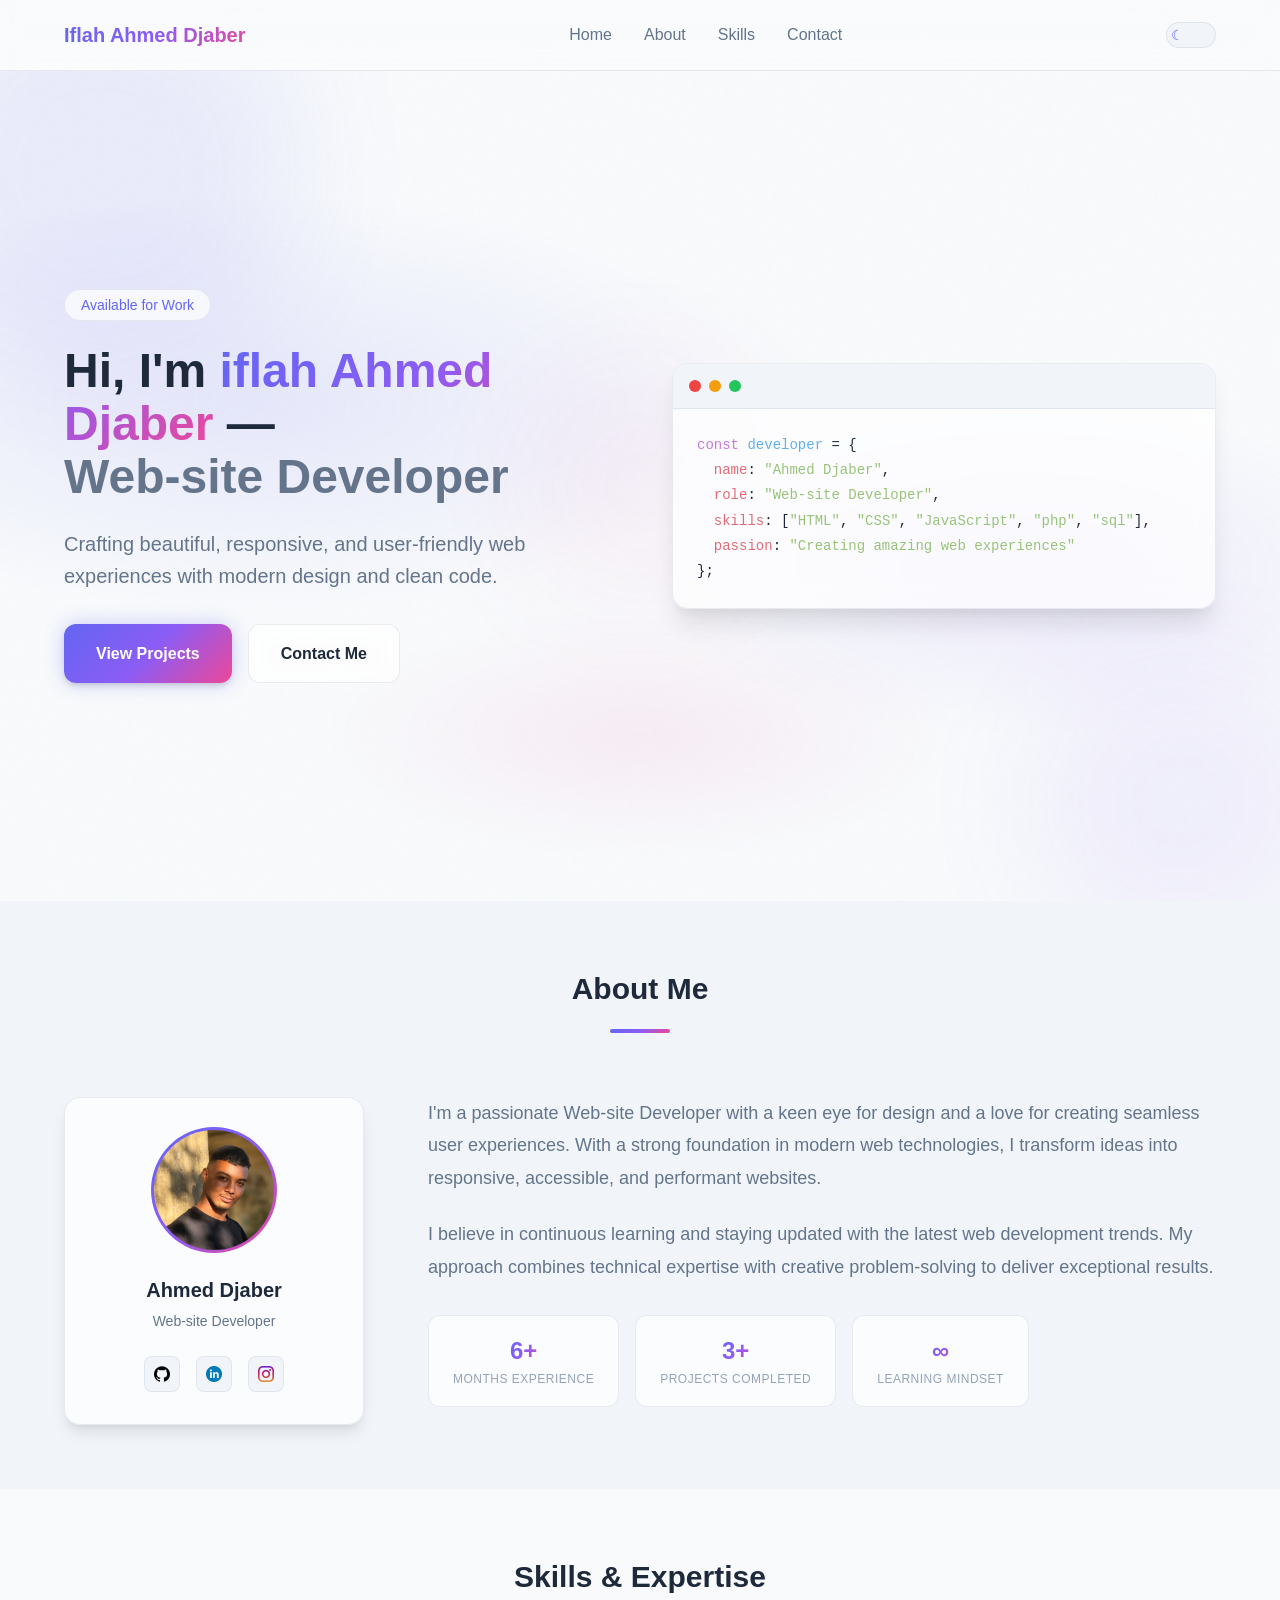
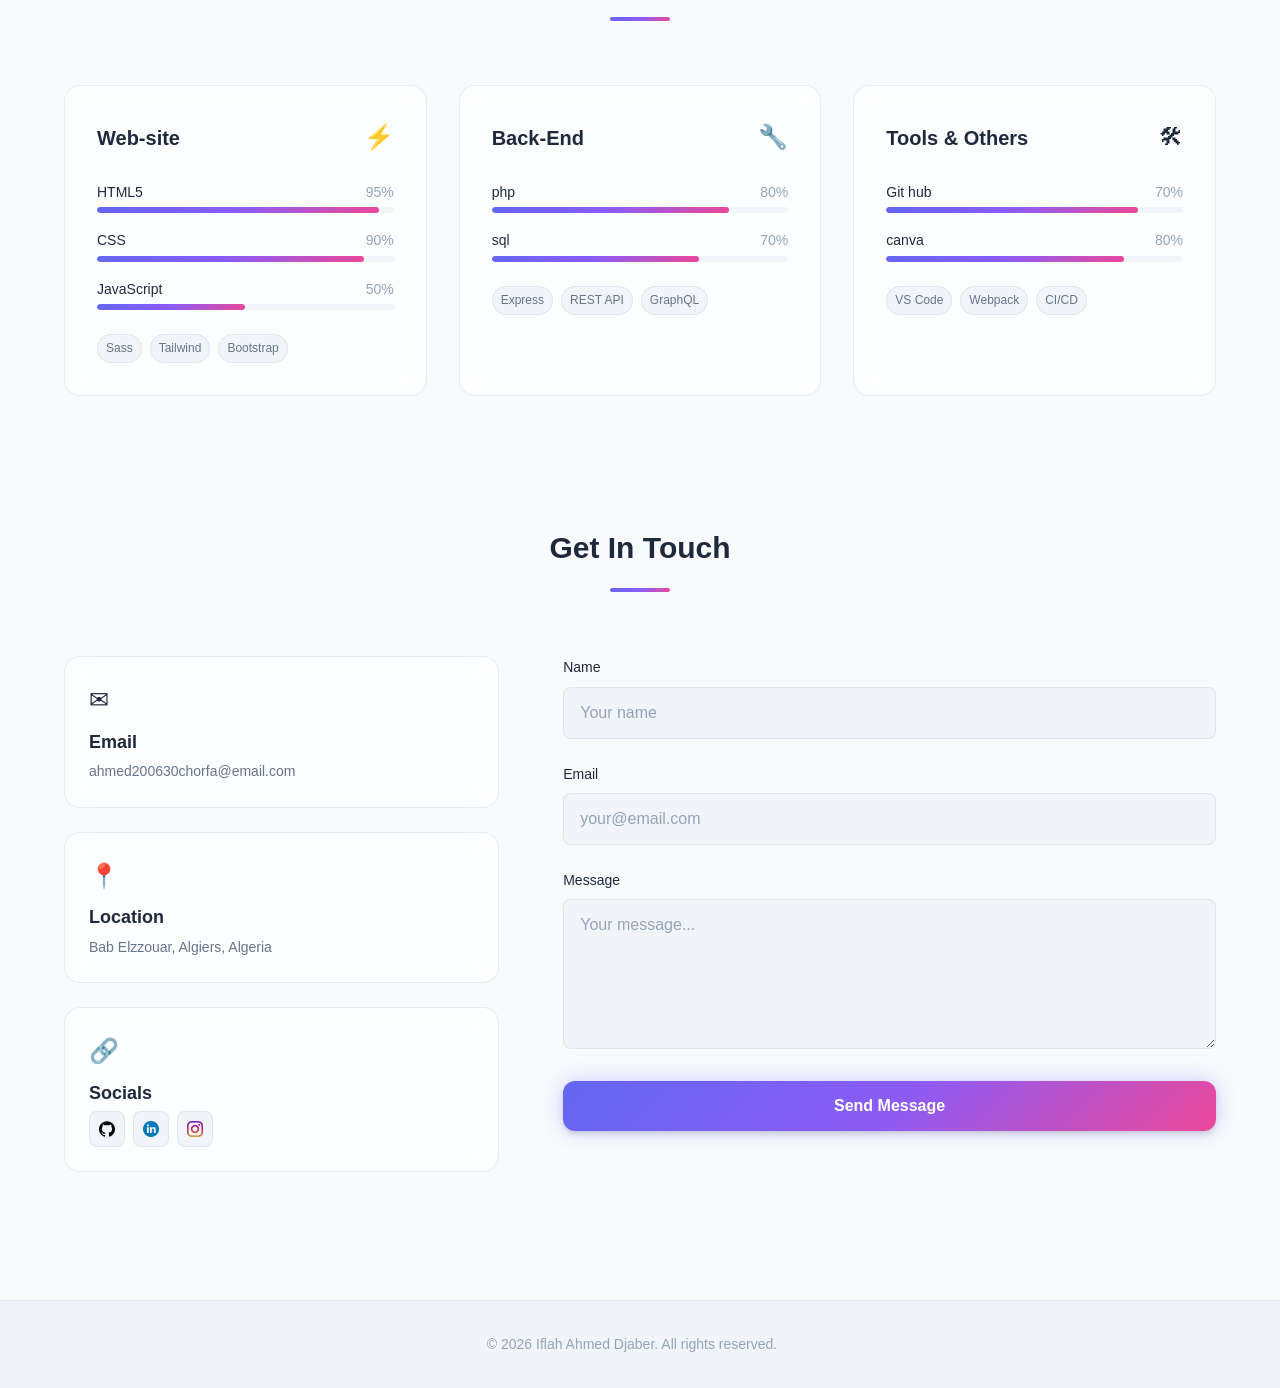
==== index.html @ 39094d29 "first commit" ====
<!DOCTYPE html>
<html lang="en">
<head>
    <meta charset="UTF-8">
    <meta name="viewport" content="width=device-width, initial-scale=1.0">
    <title>Ahmed Djaber | Web-site Developer</title>
    <link rel="stylesheet" href="style.css">
</head>
<body>
    <!-- Theme Toggle Checkbox (hidden) -->
    <input type="checkbox" id="theme-toggle" class="theme-toggle">

    <!-- Main Wrapper -->
    <div class="wrapper">
        <!-- Header -->
        <header class="header">
            <div class="container header__container">
                <a href="#home" class="logo">Iflah Ahmed Djaber</a>
                
                <nav class="nav">
                    <ul class="nav__list">
                        <li class="nav__item"><a href="#home" class="nav__link">Home</a></li>
                        <li class="nav__item"><a href="#about" class="nav__link">About</a></li>
                        <li class="nav__item"><a href="#skills" class="nav__link">Skills</a></li>
                        <li class="nav__item"><a href="#contact" class="nav__link">Contact</a></li>
                    </ul>
                </nav>

                <!-- Theme Toggle Label -->
                <label for="theme-toggle" class="theme-toggle-label">
                    <span class="toggle-icon toggle-icon--sun">☀</span>
                    <span class="toggle-icon toggle-icon--moon">☾</span>
                </label>

                <!-- Mobile Menu Toggle -->
                <label for="mobile-menu" class="mobile-menu-label">
                    <span class="hamburger"></span>
                </label>
                <input type="checkbox" id="mobile-menu" class="mobile-menu-checkbox">
            </div>
        </header>

        <!-- Main Content -->
        <main class="main">
            <!-- Hero Section -->
            <section id="home" class="hero">
                <div class="hero__bg">
                    <div class="hero__blob hero__blob--1"></div>
                    <div class="hero__blob hero__blob--2"></div>
                    <div class="hero__blob hero__blob--3"></div>
                </div>
                <div class="container hero__container">
                    <div class="hero__content">
                        <span class="hero__badge">Available for Work</span>
                        <h1 class="hero__title">
                            Hi, I'm <span class="hero__name">iflah Ahmed Djaber</span> — <br>
                            <span class="hero__role">Web-site Developer</span>
                        </h1>
                        <p class="hero__subtitle">
                            Crafting beautiful, responsive, and user-friendly web experiences with modern design and clean code.
                        </p>
                        <div class="hero__buttons">
                            <a href="#skills" class="btn btn--primary">
                                <span class="btn__text">View Projects</span>
                                <span class="btn__ripple"></span>
                            </a>
                            <a href="#contact" class="btn btn--secondary">
                                <span class="btn__text">Contact Me</span>
                                <span class="btn__ripple"></span>
                            </a>
                        </div>
                    </div>
                    <div class="hero__visual">
                        <div class="hero__code-block">
                            <div class="code-block__header">
                                <span class="code-block__dot code-block__dot--red"></span>
                                <span class="code-block__dot code-block__dot--yellow"></span>
                                <span class="code-block__dot code-block__dot--green"></span>
                            </div>
                            <pre class="code-block__content"><code><span class="code-keyword">const</span> <span class="code-variable">developer</span> = {
  <span class="code-property">name</span>: <span class="code-string">"Ahmed Djaber"</span>,
  <span class="code-property">role</span>: <span class="code-string">"Web-site Developer"</span>,
  <span class="code-property">skills</span>: [<span class="code-string">"HTML"</span>, <span class="code-string">"CSS"</span>, <span class="code-string">"JavaScript"</span>, <span class="code-string">"php"</span>, <span class="code-string">"sql"</span>],
  <span class="code-property">passion</span>: <span class="code-string">"Creating amazing web experiences"</span>
};</code></pre>
                        </div>
                    </div>
                </div>
            </section>

            <!-- About Section -->
            <section id="about" class="about">
                <div class="container">
                    <h2 class="section__title">About Me</h2>
                    <div class="about__grid">
                        <div class="about__card">
                            <div class="profile-card">
                                <div class="profile-card__avatar">
                                    <img src="image/ahmed.JPG" alt="Ahmed Djaber" class="profile-card__avatar-img">
                                </div>
                                <h3 class="profile-card__name">Ahmed Djaber</h3>
                                <p class="profile-card__role">Web-site Developer</p>
                                <div class="profile-card__socials">
                                 <a href="https://github.com/ahmeddjaber" class="social-btn"><img src="image/github.png" alt=""></a>
                                    <a href="https://www.linkedin.com/in/iflah-ahmed-djaber-299456271?utm_source=share_via&utm_content=profile&utm_medium=member_ios" class="social-btn"><img src="image/linkedin.png" alt=""></a>
                                    <a href="https://www.instagram.com/ahmeddjabariflah?igsh=c3Rma3FjZjhzeHdn" class="social-btn"><img src="image/instagram.png" alt=""></a>
                                </div>
                            </div>
                        </div>
                        <div class="about__content">
                            <p class="about__text">
                                I'm a passionate Web-site Developer with a keen eye for design and a love for creating seamless user experiences. With a strong foundation in modern web technologies, I transform ideas into responsive, accessible, and performant websites.
                            </p>
                            <p class="about__text">
                                I believe in continuous learning and staying updated with the latest web development trends. My approach combines technical expertise with creative problem-solving to deliver exceptional results.
                            </p>
                            <div class="about__stats">
                                <div class="stat-pill">
                                    <span class="stat-pill__number">6+</span>
                                    <span class="stat-pill__label">months Experience</span>
                                </div>
                                <div class="stat-pill">
                                    <span class="stat-pill__number">3+</span>
                                    <span class="stat-pill__label">Projects Completed</span>
                                </div>
                                <div class="stat-pill">
                                    <span class="stat-pill__number">∞</span>
                                    <span class="stat-pill__label">Learning Mindset</span>
                                </div>
                            </div>
                        </div>
                    </div>
                </div>
            </section>

            <!-- Skills Section -->
            <section id="skills" class="skills">
                <div class="container">
                    <h2 class="section__title">Skills & Expertise</h2>
                    <div class="skills__grid">
                        <!-- Web-site Card -->
                        <div class="skill-card">
                            <div class="skill-card__header">
                                <h3 class="skill-card__title">Web-site</h3>
                                <span class="skill-card__icon">⚡</span>
                            </div>
                            <div class="skill-card__content">
                                <div class="skill-item">
                                    <div class="skill-item__info">
                                        <span class="skill-item__name">HTML5</span>
                                        <span class="skill-item__percent">95%</span>
                                    </div>
                                    <div class="skill-item__bar">
                                        <div class="skill-item__progress" style="--progress: 95%"></div>
                                    </div>
                                </div>
                                <div class="skill-item">
                                    <div class="skill-item__info">
                                        <span class="skill-item__name">CSS</span>
                                        <span class="skill-item__percent">90%</span>
                                    </div>
                                    <div class="skill-item__bar">
                                        <div class="skill-item__progress" style="--progress: 90%"></div>
                                    </div>
                                </div>
                                <div class="skill-item">
                                    <div class="skill-item__info">
                                        <span class="skill-item__name">JavaScript</span>
                                        <span class="skill-item__percent">50%</span>
                                    </div>
                                    <div class="skill-item__bar">
                                        <div class="skill-item__progress" style="--progress: 50%"></div>
                                    </div>
                                </div>
                                
                                      
                                
                            </div>
                            <div class="skill-card__badges">
                                <span class="badge">Sass</span>
                                <span class="badge">Tailwind</span>
                                <span class="badge">Bootstrap</span>
                            </div>
                        </div>

                        <!-- Back-end Card -->
                        <div class="skill-card">
                            <div class="skill-card__header">
                                <h3 class="skill-card__title">Back-End</h3>
                                <span class="skill-card__icon">🔧</span>
                            </div>
                            <div class="skill-card__content">
                                <div class="skill-item">
                                    <div class="skill-item__info">
                                        <span class="skill-item__name">php</span>
                                        <span class="skill-item__percent">80%</span>
                                    </div>
                                    <div class="skill-item__bar">
                                        <div class="skill-item__progress" style="--progress: 80%"></div>
                                    </div>
                                </div>
                                <div class="skill-item">
                                    <div class="skill-item__info">
                                        <span class="skill-item__name">sql</span>
                                        <span class="skill-item__percent">70%</span>
                                    </div>
                                    <div class="skill-item__bar">
                                        <div class="skill-item__progress" style="--progress: 70%"></div>
                                    </div>
                                </div>
                                
                            </div>
                            <div class="skill-card__badges">
                                <span class="badge">Express</span>
                                <span class="badge">REST API</span>
                                <span class="badge">GraphQL</span>
                            </div>
                        </div>

                        <!-- Tools Card -->
                        <div class="skill-card">
                            <div class="skill-card__header">
                                <h3 class="skill-card__title">Tools & Others</h3>
                                <span class="skill-card__icon">🛠</span>
                            </div>
                            <div class="skill-card__content">
                                <div class="skill-item">
                                    <div class="skill-item__info">
                                        <span class="skill-item__name">Git hub</span>
                                        <span class="skill-item__percent">70%</span>
                                    </div>
                                    <div class="skill-item__bar">
                                        <div class="skill-item__progress" style="--progress: 85%"></div>
                                    </div>
                                </div>
                                <div class="skill-item">
                                    <div class="skill-item__info">
                                        <span class="skill-item__name">canva</span>
                                        <span class="skill-item__percent">80%</span>
                                    </div>
                                    <div class="skill-item__bar">
                                        <div class="skill-item__progress" style="--progress: 80%"></div>
                                    </div>
                                </div>
                              
                            </div>
                            <div class="skill-card__badges">
                                <span class="badge">VS Code</span>
                                <span class="badge">Webpack</span>
                                <span class="badge">CI/CD</span>
                            </div>
                        </div>
                    </div>
                </div>
            </section>

            <!-- Contact Section -->
            <section id="contact" class="contact">
                <div class="container">
                    <h2 class="section__title">Get In Touch</h2>
                    <div class="contact__grid">
                        <div class="contact__info">
                            <div class="contact-card">
                                <span class="contact-card__icon">✉</span>
                                <h3 class="contact-card__title">Email</h3>
                                <p class="contact-card__text">ahmed200630chorfa@email.com</p>
                            </div>
                            <div class="contact-card">
                                <span class="contact-card__icon">📍</span>
                                <h3 class="contact-card__title">Location</h3>
                                <p class="contact-card__text">Bab Elzzouar, Algiers, Algeria</p>
                            </div>
                            <div class="contact-card">
                                <span class="contact-card__icon">🔗</span>
                                <h3 class="contact-card__title">Socials</h3>
                                <div class="contact-card__socials">
                                    <a href="https://github.com/ahmeddjaber" class="social-btn"><img src="image/github.png" alt=""></a>
                                    <a href="https://www.linkedin.com/in/iflah-ahmed-djaber-299456271?utm_source=share_via&utm_content=profile&utm_medium=member_ios" class="social-btn"><img src="image/linkedin.png" alt=""></a>
                                    <a href="https://www.instagram.com/ahmeddjabariflah?igsh=c3Rma3FjZjhzeHdn" class="social-btn"><img src="image/instagram.png" alt=""></a>
                                </div>
                            </div>
                        </div>
                        <form name="contact" method="POST" data-netlify="true" action="/thankyou.html">
                            <input type="hidden" name="form-name" value="contact">
                            <div class="form-group">
                                <label for="name" class="form-label">Name</label>
                                <input type="text" id="name" name="name" class="form-input" required placeholder="Your name">
                            </div>
                            <div class="form-group">
                                <label for="email" class="form-label">Email</label>
                                <input type="email" id="email" name="email" class="form-input" required placeholder="your@email.com">
                            </div>
                            <div class="form-group">
                                <label for="message" class="form-label">Message</label>
                                <textarea id="message" name="message" class="form-input form-textarea" required placeholder="Your message..."></textarea>
                            </div>
                            <button type="submit" class="btn btn--primary btn--full">
                                <span class="btn__text">Send Message</span>
                                <span class="btn__ripple"></span>
                            </button>
                        </form>
                    </div>
                </div>
            </section>
        </main>

        <!-- Footer -->
        <footer class="footer">
            <div class="container footer__container">
                <p class="footer__copy">© 2026 Iflah Ahmed Djaber. All rights reserved.</p>
                <div class="footer__links">
                  
                </div>
            </div>
        </footer>
---- style.css ----
/* ========================================
   CSS VARIABLES & DESIGN SYSTEM
   ======================================== */

:root {
    /* Light Theme Colors */
    --color-bg-primary: #f8fafc;
    --color-bg-secondary: #f1f5f9;
    --color-bg-card: rgba(255, 255, 255, 0.7);
    --color-bg-glass: rgba(255, 255, 255, 0.25);
    
    --color-text-primary: #1e293b;
    --color-text-secondary: #64748b;
    --color-text-muted: #94a3b8;
    
    --color-accent-primary: #6366f1;
    --color-accent-secondary: #8b5cf6;
    --color-accent-tertiary: #ec4899;
    --color-accent-gradient: linear-gradient(135deg, #6366f1 0%, #8b5cf6 50%, #ec4899 100%);
    
    --color-border: rgba(148, 163, 184, 0.2);
    --color-border-light: rgba(148, 163, 184, 0.1);
    
    /* Shadows */
    --shadow-sm: 0 1px 2px rgba(0, 0, 0, 0.05);
    --shadow-md: 0 4px 6px -1px rgba(0, 0, 0, 0.1), 0 2px 4px -1px rgba(0, 0, 0, 0.06);
    --shadow-lg: 0 10px 15px -3px rgba(0, 0, 0, 0.1), 0 4px 6px -2px rgba(0, 0, 0, 0.05);
    --shadow-xl: 0 20px 25px -5px rgba(0, 0, 0, 0.1), 0 10px 10px -5px rgba(0, 0, 0, 0.04);
    --shadow-glow: 0 0 20px rgba(99, 102, 241, 0.3);
    
    /* Spacing */
    --spacing-xs: 0.25rem;
    --spacing-sm: 0.5rem;
    --spacing-md: 1rem;
    --spacing-lg: 1.5rem;
    --spacing-xl: 2rem;
    --spacing-2xl: 3rem;
    --spacing-3xl: 4rem;
    
    /* Border Radius */
    --radius-sm: 0.375rem;
    --radius-md: 0.5rem;
    --radius-lg: 0.75rem;
    --radius-xl: 1rem;
    --radius-2xl: 1.5rem;
    --radius-full: 9999px;
    
    /* Typography */
    --font-family: -apple-system, BlinkMacSystemFont, "Segoe UI", Roboto, "Helvetica Neue", Arial, sans-serif;
    --font-size-xs: 0.75rem;
    --font-size-sm: 0.875rem;
    --font-size-base: 1rem;
    --font-size-lg: 1.125rem;
    --font-size-xl: 1.25rem;
    --font-size-2xl: 1.5rem;
    --font-size-3xl: 1.875rem;
    --font-size-4xl: 2.25rem;
    --font-size-5xl: 3rem;
    
    /* Transitions */
    --transition-fast: 150ms ease;
    --transition-base: 250ms ease;
    --transition-slow: 350ms ease;
    
    /* Container */
    --container-max-width: 1200px;
    --header-height: 70px;
}

/* Dark Theme */
.theme-toggle:checked ~ .wrapper {
    --color-bg-primary: #0f172a;
    --color-bg-secondary: #1e293b;
    --color-bg-card: rgba(30, 41, 59, 0.7);
    --color-bg-glass: rgba(30, 41, 59, 0.25);
    
    --color-text-primary: #f1f5f9;
    --color-text-secondary: #cbd5e1;
    --color-text-muted: #64748b;
    
    --color-border: rgba(71, 85, 105, 0.3);
    --color-border-light: rgba(71, 85, 105, 0.1);
    
    --shadow-sm: 0 1px 2px rgba(0, 0, 0, 0.3);
    --shadow-md: 0 4px 6px -1px rgba(0, 0, 0, 0.4);
    --shadow-lg: 0 10px 15px -3px rgba(0, 0, 0, 0.4);
    --shadow-xl: 0 20px 25px -5px rgba(0, 0, 0, 0.5);
}

/* ========================================
   BASE STYLES
   ======================================== */

*, *::before, *::after {
    box-sizing: border-box;
    margin: 0;
    padding: 0;
}

html {
    scroll-behavior: smooth;
    font-size: 16px;
}

body {
    font-family: var(--font-family);
    background-color: var(--color-bg-primary);
    color: var(--color-text-primary);
    line-height: 1.6;
    transition: background-color var(--transition-slow), color var(--transition-slow);
    overflow-x: hidden;
}

/* Noise texture overlay */
body::before {
    content: "";
    position: fixed;
    top: 0;
    left: 0;
    width: 100%;
    height: 100%;
    pointer-events: none;
    opacity: 0.015;
    z-index: 0;
    background-image: url("data:image/svg+xml,%3Csvg viewBox='0 0 200 200' xmlns='http://www.w3.org/2000/svg'%3E%3Cfilter id='noiseFilter'%3E%3CfeTurbulence type='fractalNoise' baseFrequency='0.9' numOctaves='4' stitchTiles='stitch'/%3E%3C/filter%3E%3Crect width='100%25' height='100%25' filter='url(%23noiseFilter)'/%3E%3C/svg%3E");
}

.theme-toggle {
    display: none;
}

.wrapper {
    min-height: 100vh;
    position: relative;
    z-index: 1;
}

/* ========================================
   UTILITY CLASSES
   ======================================== */

.container {
    max-width: var(--container-max-width);
    margin: 0 auto;
    padding: 0 var(--spacing-lg);
}

/* ========================================
   HEADER & NAV
   ======================================== */

.header {
    position: sticky;
    top: 0;
    z-index: 1000;
    background: var(--color-bg-glass);
    backdrop-filter: blur(12px);
    -webkit-backdrop-filter: blur(12px);
    border-bottom: 1px solid var(--color-border);
    transition: background var(--transition-slow), border-color var(--transition-slow);
}

.header__container {
    display: flex;
    align-items: center;
    justify-content: space-between;
    height: var(--header-height);
}

.logo {
    font-size: var(--font-size-xl);
    font-weight: 700;
    color: var(--color-text-primary);
    text-decoration: none;
    background: var(--color-accent-gradient);
    -webkit-background-clip: text;
    -webkit-text-fill-color: transparent;
    background-clip: text;
    transition: transform var(--transition-fast);
}

.logo:hover {
    transform: scale(1.02);
}

.nav__list {
    display: flex;
    list-style: none;
    gap: var(--spacing-xl);
}

.nav__link {
    position: relative;
    color: var(--color-text-secondary);
    text-decoration: none;
    font-weight: 500;
    padding: var(--spacing-sm) 0;
    transition: color var(--transition-fast);
}

.nav__link::after {
    content: "";
    position: absolute;
    bottom: 0;
    left: 0;
    width: 0;
    height: 2px;
    background: var(--color-accent-gradient);
    transition: width var(--transition-base);
}

.nav__link:hover {
    color: var(--color-text-primary);
}

.nav__link:hover::after {
    width: 100%;
}

/* Theme Toggle */
.theme-toggle-label {
    position: relative;
    width: 50px;
    height: 26px;
    cursor: pointer;
    background: var(--color-bg-secondary);
    border-radius: var(--radius-full);
    border: 1px solid var(--color-border);
    transition: background var(--transition-base);
    display: flex;
    align-items: center;
    padding: 0 4px;
    justify-content: space-between;
}

.theme-toggle-label:hover {
    background: var(--color-border);
}

.toggle-icon {
    font-size: var(--font-size-sm);
    transition: transform var(--transition-base), opacity var(--transition-base);
    position: absolute;
}

.toggle-icon--sun {
    opacity: 0;
    transform: rotate(-90deg) scale(0);
    color: #f59e0b;
}

.toggle-icon--moon {
    opacity: 1;
    transform: rotate(0) scale(1);
    color: #6366f1;
}

.theme-toggle:checked + .wrapper .theme-toggle-label .toggle-icon--sun {
    opacity: 1;
    transform: rotate(0) scale(1);
}

.theme-toggle:checked + .wrapper .theme-toggle-label .toggle-icon--moon {
    opacity: 0;
    transform: rotate(90deg) scale(0);
}

/* Mobile Menu */
.mobile-menu-checkbox {
    display: none;
}

.mobile-menu-label {
    display: none;
    flex-direction: column;
    gap: 5px;
    cursor: pointer;
    padding: var(--spacing-sm);
}

.hamburger {
    width: 24px;
    height: 2px;
    background: var(--color-text-primary);
    border-radius: var(--radius-full);
    position: relative;
    transition: background var(--transition-fast);
}

.hamburger::before,
.hamburger::after {
    content: "";
    position: absolute;
    width: 100%;
    height: 100%;
    background: inherit;
    border-radius: inherit;
    transition: transform var(--transition-fast);
}

.hamburger::before {
    top: -7px;
}

.hamburger::after {
    top: 7px;
}

/* ========================================
   HERO SECTION
   ======================================== */

.hero {
    position: relative;
    min-height: calc(100vh - var(--header-height));
    display: flex;
    align-items: center;
    overflow: hidden;
    padding: var(--spacing-3xl) 0;
}

.hero__bg {
    position: absolute;
    inset: 0;
    z-index: -1;
    overflow: hidden;
}

/* Animated gradient background */
.hero__bg::before {
    content: "";
    position: absolute;
    inset: 0;
    background: 
        radial-gradient(ellipse 80% 50% at 20% 40%, rgba(99, 102, 241, 0.12) 0%, transparent 50%),
        radial-gradient(ellipse 60% 40% at 80% 60%, rgba(139, 92, 246, 0.1) 0%, transparent 50%),
        radial-gradient(ellipse 50% 30% at 50% 80%, rgba(236, 72, 153, 0.08) 0%, transparent 50%);
    animation: gradientShift 15s ease-in-out infinite alternate;
}

@keyframes gradientShift {
    0% {
        transform: scale(1) rotate(0deg);
        opacity: 1;
    }
    100% {
        transform: scale(1.1) rotate(2deg);
        opacity: 0.8;
    }
}

/* Hero blobs */
.hero__blob {
    position: absolute;
    border-radius: 50%;
    filter: blur(60px);
    opacity: 0.5;
    animation: blobFloat 20s ease-in-out infinite;
}

.hero__blob--1 {
    width: 400px;
    height: 400px;
    background: rgba(99, 102, 241, 0.2);
    top: -100px;
    left: -100px;
    animation-delay: 0s;
}

.hero__blob--2 {
    width: 300px;
    height: 300px;
    background: rgba(139, 92, 246, 0.15);
    bottom: -50px;
    right: -50px;
    animation-delay: -5s;
}

.hero__blob--3 {
    width: 250px;
    height: 250px;
    background: rgba(236, 72, 153, 0.1);
    top: 50%;
    left: 50%;
    transform: translate(-50%, -50%);
    animation-delay: -10s;
}

@keyframes blobFloat {
    0%, 100% {
        transform: translate(0, 0) scale(1);
    }
    25% {
        transform: translate(30px, -30px) scale(1.05);
    }
    50% {
        transform: translate(-20px, 20px) scale(0.95);
    }
    75% {
        transform: translate(-30px, -20px) scale(1.02);
    }
}

.hero__container {
    display: grid;
    grid-template-columns: 1fr 1fr;
    gap: var(--spacing-3xl);
    align-items: center;
}

/* Hero Content */
.hero__content {
    animation: fadeSlideUp 0.8s ease-out;
}

@keyframes fadeSlideUp {
    from {
        opacity: 0;
        transform: translateY(30px);
    }
    to {
        opacity: 1;
        transform: translateY(0);
    }
}

.hero__badge {
    display: inline-block;
    padding: var(--spacing-xs) var(--spacing-md);
    background: var(--color-bg-card);
    border: 1px solid var(--color-border);
    border-radius: var(--radius-full);
    font-size: var(--font-size-sm);
    color: var(--color-accent-primary);
    font-weight: 500;
    margin-bottom: var(--spacing-lg);
    backdrop-filter: blur(8px);
    animation: fadeSlideUp 0.8s ease-out 0.1s backwards;
}

.hero__title {
    font-size: var(--font-size-5xl);
    font-weight: 800;
    line-height: 1.1;
    margin-bottom: var(--spacing-lg);
    color: var(--color-text-primary);
}

.hero__name {
    background: var(--color-accent-gradient);
    -webkit-background-clip: text;
    -webkit-text-fill-color: transparent;
    background-clip: text;
}

.hero__role {
    color: var(--color-text-secondary);
    font-weight: 600;
}

.hero__subtitle {
    font-size: var(--font-size-xl);
    color: var(--color-text-secondary);
    margin-bottom: var(--spacing-xl);
    max-width: 500px;
    animation: fadeSlideUp 0.8s ease-out 0.2s backwards;
}

.hero__buttons {
    display: flex;
    gap: var(--spacing-md);
    flex-wrap: wrap;
    animation: fadeSlideUp 0.8s ease-out 0.3s backwards;
}

/* Buttons */
.btn {
    position: relative;
    display: inline-flex;
    align-items: center;
    justify-content: center;
    padding: var(--spacing-md) var(--spacing-xl);
    border-radius: var(--radius-lg);
    font-size: var(--font-size-base);
    font-weight: 600;
    text-decoration: none;
    cursor: pointer;
    overflow: hidden;
    transition: transform var(--transition-fast), box-shadow var(--transition-fast);
    border: none;
}

.btn__text {
    position: relative;
    z-index: 1;
}

.btn__ripple {
    position: absolute;
    inset: 0;
    background: radial-gradient(circle, rgba(255,255,255,0.3) 0%, transparent 70%);
    transform: scale(0);
    opacity: 0;
    transition: transform 0.5s, opacity 0.3s;
}

.btn:hover .btn__ripple {
    transform: scale(2);
    opacity: 1;
}

.btn--primary {
    background: var(--color-accent-gradient);
    color: white;
    box-shadow: var(--shadow-md), var(--shadow-glow);
}

.btn--primary:hover {
    transform: translateY(-3px);
    box-shadow: var(--shadow-lg), 0 0 30px rgba(99, 102, 241, 0.4);
}

.btn--secondary {
    background: var(--color-bg-card);
    color: var(--color-text-primary);
    border: 1px solid var(--color-border);
    backdrop-filter: blur(8px);
}

.btn--secondary:hover {
    transform: translateY(-3px);
    box-shadow: var(--shadow-lg);
    border-color: var(--color-accent-primary);
}

.btn--full {
    width: 100%;
}

/* Hero Visual - Code Block */
.hero__visual {
    animation: fadeSlideUp 0.8s ease-out 0.4s backwards;
}

.hero__code-block {
    background: var(--color-bg-card);
    border: 1px solid var(--color-border);
    border-radius: var(--radius-xl);
    overflow: hidden;
    box-shadow: var(--shadow-xl);
    backdrop-filter: blur(12px);
    transition: transform var(--transition-base), box-shadow var(--transition-base);
}

.hero__code-block:hover {
    transform: perspective(1000px) rotateX(2deg) rotateY(-2deg);
    box-shadow: var(--shadow-xl), var(--shadow-glow);
}

.code-block__header {
    display: flex;
    gap: var(--spacing-sm);
    padding: var(--spacing-md);
    background: var(--color-bg-secondary);
    border-bottom: 1px solid var(--color-border);
}

.code-block__dot {
    width: 12px;
    height: 12px;
    border-radius: 50%;
}

.code-block__dot--red {
    background: #ef4444;
}

.code-block__dot--yellow {
    background: #f59e0b;
}

.code-block__dot--green {
    background: #22c55e;
}

.code-block__content {
    padding: var(--spacing-lg);
    font-family: "SF Mono", "Monaco", "Inconsolata", "Fira Mono", monospace;
    font-size: var(--font-size-sm);
    line-height: 1.8;
    overflow-x: auto;
}

.code-keyword {
    color: #c678dd;
}

.code-variable {
    color: #61afef;
}

.code-property {
    color: #e06c75;
}

.code-string {
    color: #98c379;
}

/* ========================================
   SECTION STYLES
   ======================================== */

section {
    padding: var(--spacing-3xl) 0;
}

.section__title {
    font-size: var(--font-size-3xl);
    font-weight: 700;
    text-align: center;
    margin-bottom: var(--spacing-3xl);
    color: var(--color-text-primary);
    position: relative;
}

.section__title::after {
    content: "";
    display: block;
    width: 60px;
    height: 4px;
    background: var(--color-accent-gradient);
    margin: var(--spacing-md) auto 0;
    border-radius: var(--radius-full);
}

/* ========================================
   ABOUT SECTION
   ======================================== */

.about {
    background: var(--color-bg-secondary);
}

.about__grid {
    display: grid;
    grid-template-columns: 300px 1fr;
    gap: var(--spacing-3xl);
    align-items: start;
}

/* Profile Card */
.about__card {
    animation: fadeSlideUp 0.8s ease-out;
}

.profile-card {
    background: var(--color-bg-card);
    border: 1px solid var(--color-border);
    border-radius: var(--radius-xl);
    padding: var(--spacing-xl);
    text-align: center;
    backdrop-filter: blur(12px);
    box-shadow: var(--shadow-lg);
    transition: transform var(--transition-base), box-shadow var(--transition-base);
}

.profile-card:hover {
    transform: translateY(-5px) rotateX(2deg);
    box-shadow: var(--shadow-xl), var(--shadow-glow);
}

.profile-card__avatar {
    width: 120px;
    height: 120px;
    margin: 0 auto var(--spacing-lg);
    position: relative;
}

.profile-card__avatar::before {
    content: "";
    position: absolute;
    inset: -3px;
    background: var(--color-accent-gradient);
    border-radius: 50%;
    z-index: -1;
    animation: rotateGradient 3s linear infinite;
}

@keyframes rotateGradient {
    to {
        transform: rotate(360deg);
    }
}

.profile-card__avatar-inner {
    width: 100%;
    height: 100%;
    background: var(--color-accent-gradient);
    border-radius: 50%;
    display: flex;
    align-items: center;
    justify-content: center;
    font-size: var(--font-size-2xl);
    font-weight: 700;
    color: white;
}

.profile-card__avatar-img {
    width: 100%;
    height: 100%;
    border-radius: 50%;
    object-fit: cover;
}

.profile-card__name {
    font-size: var(--font-size-xl);
    font-weight: 700;
    margin-bottom: var(--spacing-xs);
    color: var(--color-text-primary);
}

.profile-card__role {
    color: var(--color-text-secondary);
    font-size: var(--font-size-sm);
    margin-bottom: var(--spacing-lg);
}

.profile-card__socials {
    display: flex;
    justify-content: center;
    gap: var(--spacing-md);
}

.social-link {
    width: 36px;
    height: 36px;
    display: flex;
    align-items: center;
    justify-content: center;
    background: var(--color-bg-secondary);
    border: 1px solid var(--color-border);
    border-radius: var(--radius-md);
    color: var(--color-text-secondary);
    text-decoration: none;
    font-size: var(--font-size-sm);
    font-weight: 600;
    transition: all var(--transition-fast);
}

.social-link:hover {
    background: var(--color-accent-primary);
    color: white;
    border-color: var(--color-accent-primary);
    transform: translateY(-2px);
}

/* About Content */
.about__content {
    animation: fadeSlideUp 0.8s ease-out 0.2s backwards;
}

.about__text {
    color: var(--color-text-secondary);
    margin-bottom: var(--spacing-lg);
    font-size: var(--font-size-lg);
    line-height: 1.8;
}

/* Stats Pills */
.about__stats {
    display: flex;
    gap: var(--spacing-md);
    flex-wrap: wrap;
    margin-top: var(--spacing-xl);
}

.stat-pill {
    background: var(--color-bg-card);
    border: 1px solid var(--color-border);
    border-radius: var(--radius-lg);
    padding: var(--spacing-md) var(--spacing-lg);
    display: flex;
    flex-direction: column;
    align-items: center;
    min-width: 120px;
    backdrop-filter: blur(8px);
    transition: transform var(--transition-fast), box-shadow var(--transition-fast), border-color var(--transition-fast);
}

.stat-pill:hover {
    transform: translateY(-3px) scale(1.02);
    box-shadow: var(--shadow-lg);
    border-color: var(--color-accent-primary);
}

.stat-pill__number {
    font-size: var(--font-size-2xl);
    font-weight: 800;
    background: var(--color-accent-gradient);
    -webkit-background-clip: text;
    -webkit-text-fill-color: transparent;
    background-clip: text;
}

.stat-pill__label {
    font-size: var(--font-size-xs);
    color: var(--color-text-muted);
    text-transform: uppercase;
    letter-spacing: 0.5px;
}

/* ========================================
   SKILLS SECTION
   ======================================== */

.skills__grid {
    display: grid;
    grid-template-columns: repeat(auto-fit, minmax(300px, 1fr));
    gap: var(--spacing-xl);
}

/* Skill Card */
.skill-card {
    background: var(--color-bg-card);
    border: 1px solid var(--color-border);
    border-radius: var(--radius-xl);
    padding: var(--spacing-xl);
    backdrop-filter: blur(12px);
    position: relative;
    overflow: hidden;
    transition: transform var(--transition-base), box-shadow var(--transition-base);
}

.skill-card::before {
    content: "";
    position: absolute;
    inset: 0;
    border-radius: inherit;
    padding: 2px;
    background: var(--color-accent-gradient);
    -webkit-mask: linear-gradient(#fff 0 0) content-box, linear-gradient(#fff 0 0);
    mask: linear-gradient(#fff 0 0) content-box, linear-gradient(#fff 0 0);
    -webkit-mask-composite: xor;
    mask-composite: exclude;
    opacity: 0;
    transition: opacity var(--transition-base);
    animation: gradientBorderRotate 3s linear infinite;
}

@keyframes gradientBorderRotate {
    to {
        transform: rotate(360deg);
    }
}

.skill-card:hover::before {
    opacity: 1;
}

.skill-card:hover {
    transform: translateY(-5px) rotateX(2deg);
    box-shadow: var(--shadow-xl);
}

.skill-card__header {
    display: flex;
    justify-content: space-between;
    align-items: center;
    margin-bottom: var(--spacing-lg);
}

.skill-card__title {
    font-size: var(--font-size-xl);
    font-weight: 700;
    color: var(--color-text-primary);
}

.skill-card__icon {
    font-size: var(--font-size-2xl);
}

.skill-card__content {
    margin-bottom: var(--spacing-lg);
}

/* Skill Item */
.skill-item {
    margin-bottom: var(--spacing-md);
}

.skill-item:last-child {
    margin-bottom: 0;
}

.skill-item__info {
    display: flex;
    justify-content: space-between;
    margin-bottom: var(--spacing-xs);
}

.skill-item__name {
    font-weight: 500;
    color: var(--color-text-primary);
    font-size: var(--font-size-sm);
}

.skill-item__percent {
    font-size: var(--font-size-sm);
    color: var(--color-text-muted);
}

.skill-item__bar {
    height: 6px;
    background: var(--color-bg-secondary);
    border-radius: var(--radius-full);
    overflow: hidden;
}

.skill-item__progress {
    height: 100%;
    width: var(--progress, 0%);
    background: var(--color-accent-gradient);
    border-radius: var(--radius-full);
    position: relative;
    animation: progressFill 1s ease-out forwards;
}

@keyframes progressFill {
    from {
        width: 0;
    }
}

/* Skill Badges */
.skill-card__badges {
    display: flex;
    flex-wrap: wrap;
    gap: var(--spacing-sm);
}

.badge {
    display: inline-block;
    padding: var(--spacing-xs) var(--spacing-sm);
    background: var(--color-bg-secondary);
    border: 1px solid var(--color-border);
    border-radius: var(--radius-full);
    font-size: var(--font-size-xs);
    color: var(--color-text-secondary);
    transition: all var(--transition-fast);
}

.badge:hover {
    background: var(--color-accent-primary);
    color: white;
    border-color: var(--color-accent-primary);
    transform: scale(1.05);
}

/* ========================================
   CONTACT SECTION
   ======================================== */

.contact__grid {
    display: grid;
    grid-template-columns: 1fr 1.5fr;
    gap: var(--spacing-3xl);
}

/* Contact Info Cards */
.contact__info {
    display: flex;
    flex-direction: column;
    gap: var(--spacing-lg);
}

.contact-card {
    background: var(--color-bg-card);
    border: 1px solid var(--color-border);
    border-radius: var(--radius-xl);
    padding: var(--spacing-lg);
    backdrop-filter: blur(12px);
    transition: transform var(--transition-fast), box-shadow var(--transition-fast);
}

.contact-card:hover {
    transform: translateY(-3px);
    box-shadow: var(--shadow-lg);
}

.contact-card__icon {
    font-size: var(--font-size-2xl);
    display: block;
    margin-bottom: var(--spacing-sm);
}

.contact-card__title {
    font-size: var(--font-size-lg);
    font-weight: 600;
    color: var(--color-text-primary);
    margin-bottom: var(--spacing-xs);
}

.contact-card__text {
    color: var(--color-text-secondary);
    font-size: var(--font-size-sm);
}

.contact-card__socials {
    display: flex;
    gap: var(--spacing-sm);
    flex-wrap: wrap;
}

.social-btn {
    width: 36px;
    height: 36px;
    display: inline-flex;
    align-items: center;
    justify-content: center;
    padding: 0;
    background: var(--color-bg-secondary);
    border: 1px solid var(--color-border);
    border-radius: var(--radius-md);
    color: var(--color-text-secondary);
    text-decoration: none;
    font-size: var(--font-size-xs);
    font-weight: 500;
    transition: all var(--transition-fast);
}

.social-btn img {
    width: 16px;
    height: 16px;
    display: block;
}

.social-btn:hover {
    background: var(--color-accent-primary);
    color: white;
    border-color: var(--color-accent-primary);
}

/* Contact Form */
.contact-form {
    background: var(--color-bg-card);
    border: 1px solid var(--color-border);
    border-radius: var(--radius-xl);
    padding: var(--spacing-xl);
    backdrop-filter: blur(12px);
}

.form-group {
    margin-bottom: var(--spacing-lg);
}

.form-label {
    display: block;
    font-weight: 500;
    color: var(--color-text-primary);
    margin-bottom: var(--spacing-sm);
    font-size: var(--font-size-sm);
}

.form-input {
    width: 100%;
    padding: var(--spacing-md);
    background: var(--color-bg-secondary);
    border: 1px solid var(--color-border);
    border-radius: var(--radius-md);
    color: var(--color-text-primary);
    font-family: inherit;
    font-size: var(--font-size-base);
    transition: border-color var(--transition-fast), box-shadow var(--transition-fast);
}

.form-input::placeholder {
    color: var(--color-text-muted);
}

.form-input:focus {
    outline: none;
    border-color: var(--color-accent-primary);
    box-shadow: 0 0 0 3px rgba(99, 102, 241, 0.15);
}

.form-textarea {
    min-height: 150px;
    resize: vertical;
}

/* ========================================
   FOOTER
   ======================================== */

.footer {
    background: var(--color-bg-secondary);
    border-top: 1px solid var(--color-border);
    padding: var(--spacing-xl) 0;
    margin-top: var(--spacing-3xl);
}

.footer__container {
    display: flex;
    justify-content: center;
    align-items: center;
    flex-wrap: wrap;
    gap: var(--spacing-md);
    text-align: center;
}

.footer__copy {
    color: var(--color-text-muted);
    font-size: var(--font-size-sm);
}

.footer__links {
    display: flex;
    gap: var(--spacing-lg);
}

.footer__links:empty {
    display: none;
}

.footer__link {
    color: var(--color-text-secondary);
    text-decoration: none;
    font-size: var(--font-size-sm);
    transition: color var(--transition-fast);
}

.footer__link:hover {
    color: var(--color-accent-primary);
}

/* ========================================
   THANK YOU PAGE
   ======================================== */

.thankyou {
    position: relative;
    min-height: calc(100vh - var(--header-height) - 80px);
    display: flex;
    align-items: center;
    justify-content: center;
    padding: var(--spacing-3xl) 0;
    overflow: hidden;
}

.thankyou__bg {
    position: absolute;
    inset: 0;
    z-index: -1;
    overflow: hidden;
}

.thankyou__bg::before {
    content: "";
    position: absolute;
    inset: 0;
    background: 
        radial-gradient(ellipse 80% 50% at 20% 40%, rgba(99, 102, 241, 0.12) 0%, transparent 50%),
        radial-gradient(ellipse 60% 40% at 80% 60%, rgba(139, 92, 246, 0.1) 0%, transparent 50%),
        radial-gradient(ellipse 50% 30% at 50% 80%, rgba(236, 72, 153, 0.08) 0%, transparent 50%);
    animation: gradientShift 15s ease-in-out infinite alternate;
}

.thankyou__container {
    display: flex;
    justify-content: center;
    align-items: center;
    width: 100%;
}

.thankyou__card {
    background: var(--color-bg-card);
    border: 1px solid var(--color-border);
    border-radius: var(--radius-2xl);
    padding: var(--spacing-3xl);
    text-align: center;
    backdrop-filter: blur(12px);
    box-shadow: var(--shadow-xl);
    max-width: 500px;
    width: 100%;
    animation: fadeSlideUp 0.8s ease-out;
    position: relative;
    overflow: hidden;
}

.thankyou__card::before {
    content: "";
    position: absolute;
    top: 0;
    left: -100%;
    width: 100%;
    height: 100%;
    background: linear-gradient(90deg, transparent, rgba(255, 255, 255, 0.1), transparent);
    animation: shine 3s ease-in-out infinite;
}

@keyframes shine {
    0% {
        left: -100%;
    }
    50%, 100% {
        left: 100%;
    }
}

.thankyou__icon {
    width: 80px;
    height: 80px;
    margin: 0 auto var(--spacing-xl);
    background: var(--color-accent-gradient);
    border-radius: 50%;
    display: flex;
    align-items: center;
    justify-content: center;
    font-size: var(--font-size-3xl);
    color: white;
    animation: scaleIn 0.5s ease-out 0.3s backwards, pulse 2s ease-in-out infinite 1s;
}

@keyframes scaleIn {
    from {
        transform: scale(0);
        opacity: 0;
    }
    to {
        transform: scale(1);
        opacity: 1;
    }
}

@keyframes pulse {
    0%, 100% {
        transform: scale(1);
    }
    50% {
        transform: scale(1.05);
    }
}

.thankyou__title {
    font-size: var(--font-size-4xl);
    font-weight: 800;
    margin-bottom: var(--spacing-lg);
    background: var(--color-accent-gradient);
    -webkit-background-clip: text;
    -webkit-text-fill-color: transparent;
    background-clip: text;
    animation: fadeSlideUp 0.8s ease-out 0.1s backwards;
}

.thankyou__message {
    font-size: var(--font-size-lg);
    color: var(--color-text-secondary);
    margin-bottom: var(--spacing-xl);
    line-height: 1.7;
    animation: fadeSlideUp 0.8s ease-out 0.2s backwards;
}

.thankyou__divider {
    width: 60px;
    height: 3px;
    background: var(--color-accent-gradient);
    margin: 0 auto var(--spacing-xl);
    border-radius: var(--radius-full);
    animation: fadeSlideUp 0.8s ease-out 0.3s backwards;
}

.thankyou__submessage {
    font-size: var(--font-size-base);
    color: var(--color-text-muted);
    margin-bottom: var(--spacing-xl);
    animation: fadeSlideUp 0.8s ease-out 0.4s backwards;
}

.thankyou__buttons {
    animation: fadeSlideUp 0.8s ease-out 0.5s backwards;
}

.thankyou__buttons .btn {
    min-width: 180px;
}

/* ========================================
   RESPONSIVE DESIGN
   ======================================== */

@media (max-width: 1024px) {
    .hero__container {
        grid-template-columns: 1fr;
        text-align: center;
    }
    
    .hero__content {
        order: 1;
    }
    
    .hero__visual {
        order: 2;
        max-width: 500px;
        margin: 0 auto;
    }
    
    .hero__subtitle {
        margin-left: auto;
        margin-right: auto;
    }
    
    .hero__buttons {
        justify-content: center;
    }
    
    .about__grid {
        grid-template-columns: 1fr;
        text-align: center;
    }
    
    .about__card {
        max-width: 300px;
        margin: 0 auto;
    }
    
    .about__stats {
        justify-content: center;
    }
    
    .contact__grid {
        grid-template-columns: 1fr;
    }
}

@media (max-width: 768px) {
    :root {
        --font-size-5xl: 2.25rem;
        --font-size-4xl: 1.875rem;
        --font-size-3xl: 1.5rem;
    }
    
    .nav {
        position: fixed;
        top: var(--header-height);
        left: 0;
        right: 0;
        background: var(--color-bg-glass);
        backdrop-filter: blur(12px);
        border-bottom: 1px solid var(--color-border);
        padding: var(--spacing-lg);
        transform: translateY(-100%);
        opacity: 0;
        visibility: hidden;
        transition: all var(--transition-base);
    }
    
    .mobile-menu-checkbox:checked ~ .nav {
        transform: translateY(0);
        opacity: 1;
        visibility: visible;
    }
    
    .nav__list {
        flex-direction: column;
        gap: var(--spacing-md);
        text-align: center;
    }
    
    .mobile-menu-label {
        display: flex;
    }
    
    .theme-toggle-label {
        margin-left: auto;
        margin-right: var(--spacing-md);
    }
    
    .hero {
        padding-top: var(--spacing-xl);
    }
    
    .hero__title {
        font-size: var(--font-size-4xl);
    }
    
    .skills__grid {
        grid-template-columns: 1fr;
    }
    
    .footer__container {
        flex-direction: column;
        text-align: center;
    }
}

@media (max-width: 480px) {
    :root {
        --font-size-5xl: 1.875rem;
        --font-size-4xl: 1.5rem;
    }
    
    .container {
        padding: 0 var(--spacing-md);
    }
    
    .hero__buttons {
        flex-direction: column;
    }
    
    .btn {
        width: 100%;
    }
    
    .about__stats {
        flex-direction: column;
    }
    
    .stat-pill {
        width: 100%;
    }
}

/* ========================================
   ACCESSIBILITY
   ======================================== */

:focus-visible {
    outline: 2px solid var(--color-accent-primary);
    outline-offset: 2px;
}

@media (prefers-reduced-motion: reduce) {
    *,
    *::before,
    *::after {
        animation-duration: 0.01ms !important;
        animation-iteration-count: 1 !important;
        transition-duration: 0.01ms !important;
    }
}
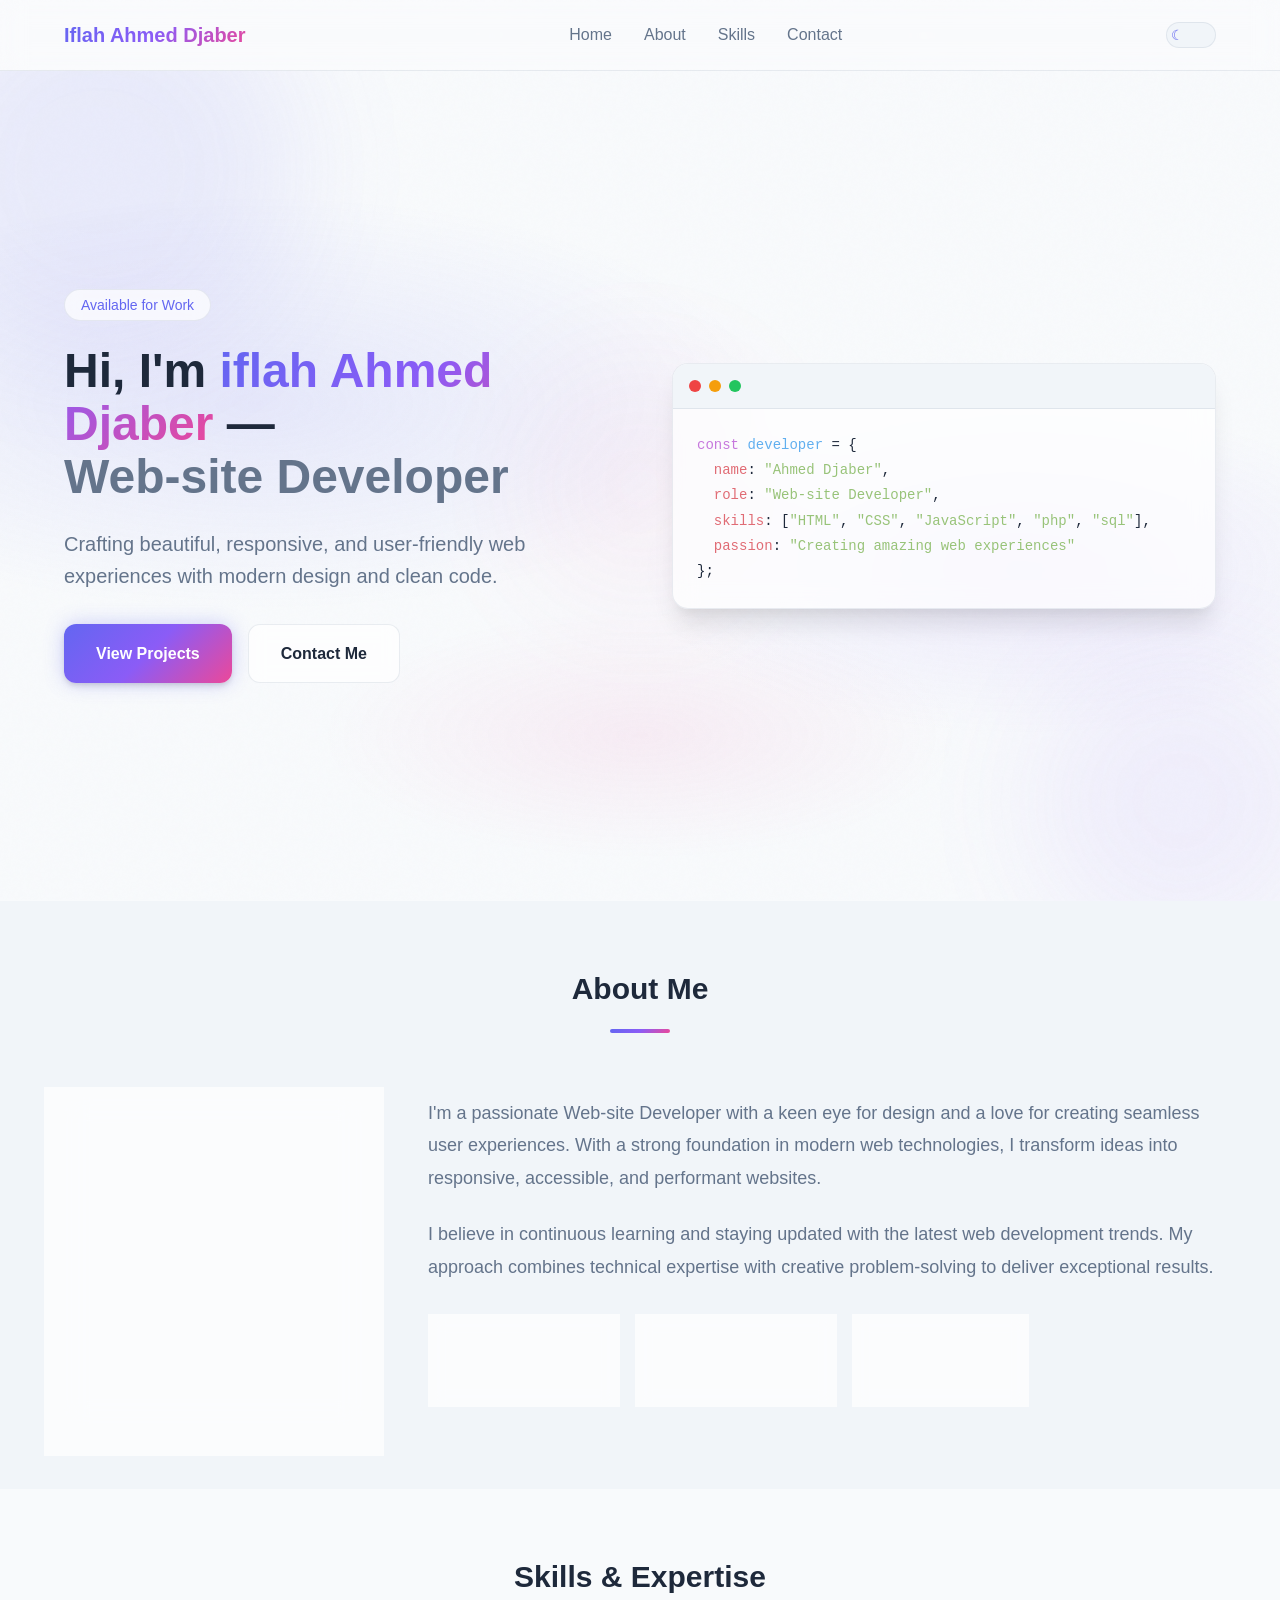
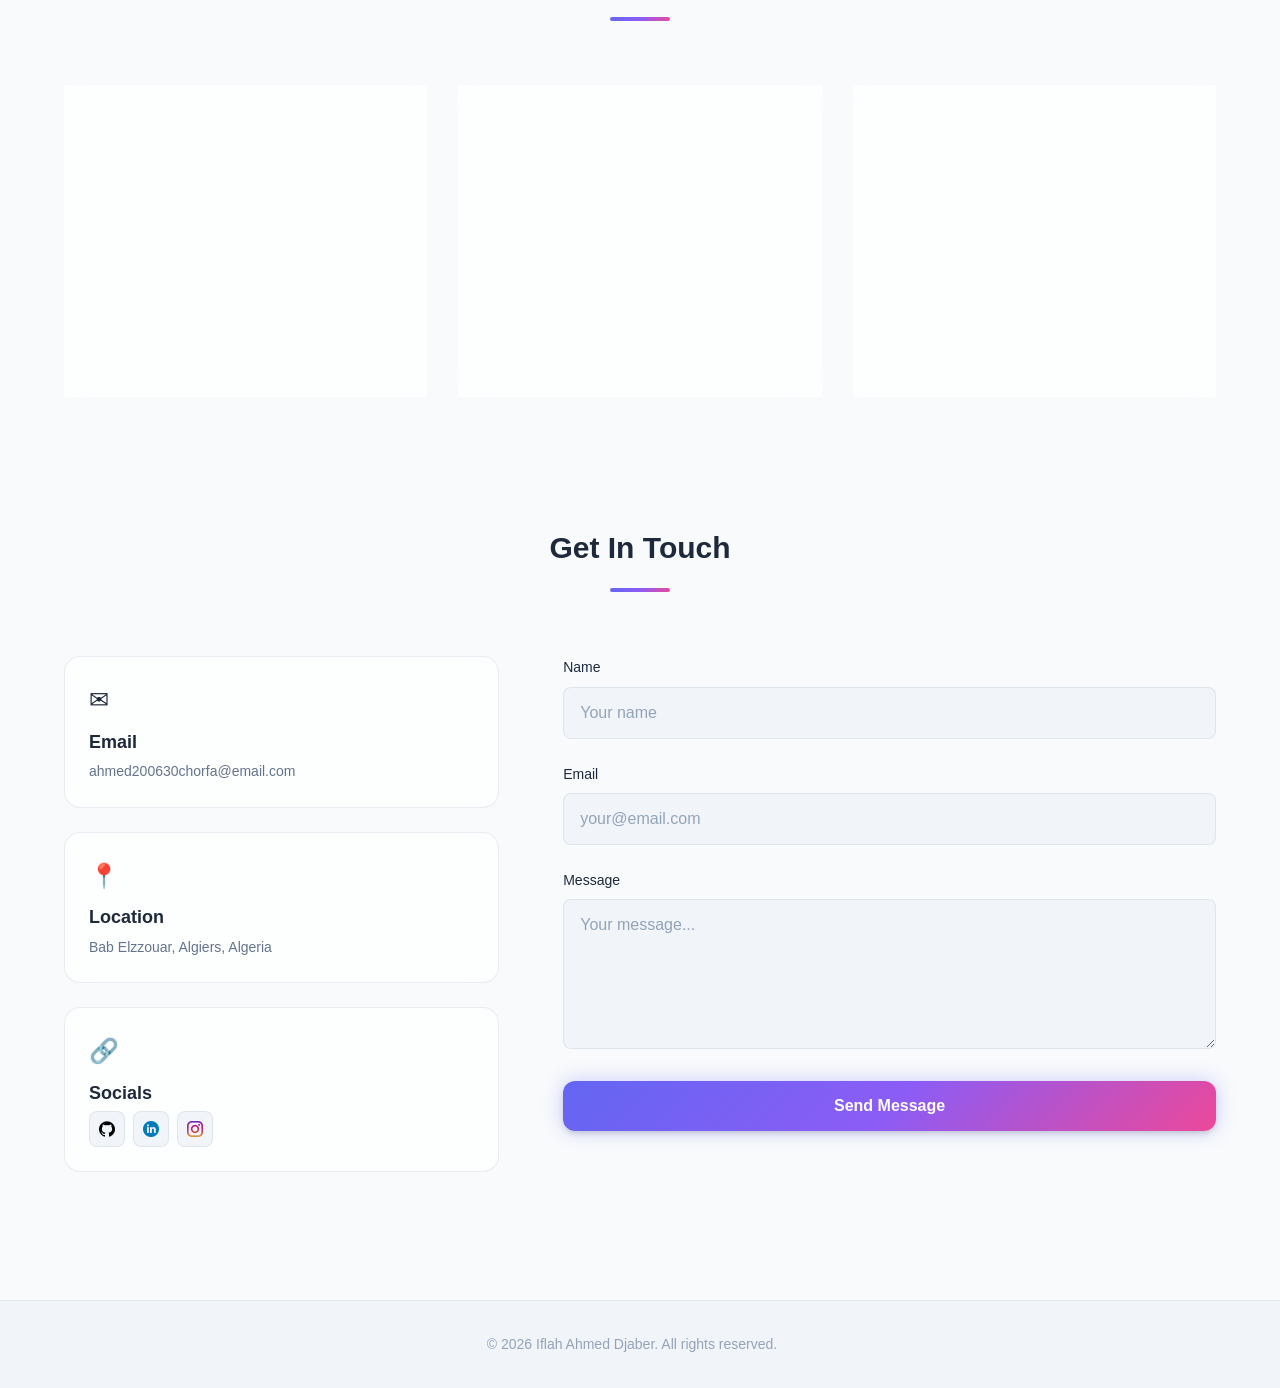
==== commit 339b65e1: "Fix Netlify form detection" ====
--- a/index.html
+++ b/index.html
@@ -281,7 +281,7 @@
                             </div>
                         </div>
                         <form name="contact" method="POST" data-netlify="true" action="/thankyou.html">
-                            <input type="hidden" name="form-name" value="contact">
+                          <input type="hidden" name="form-name" value="contact">
                             <div class="form-group">
                                 <label for="name" class="form-label">Name</label>
                                 <input type="text" id="name" name="name" class="form-input" required placeholder="Your name">
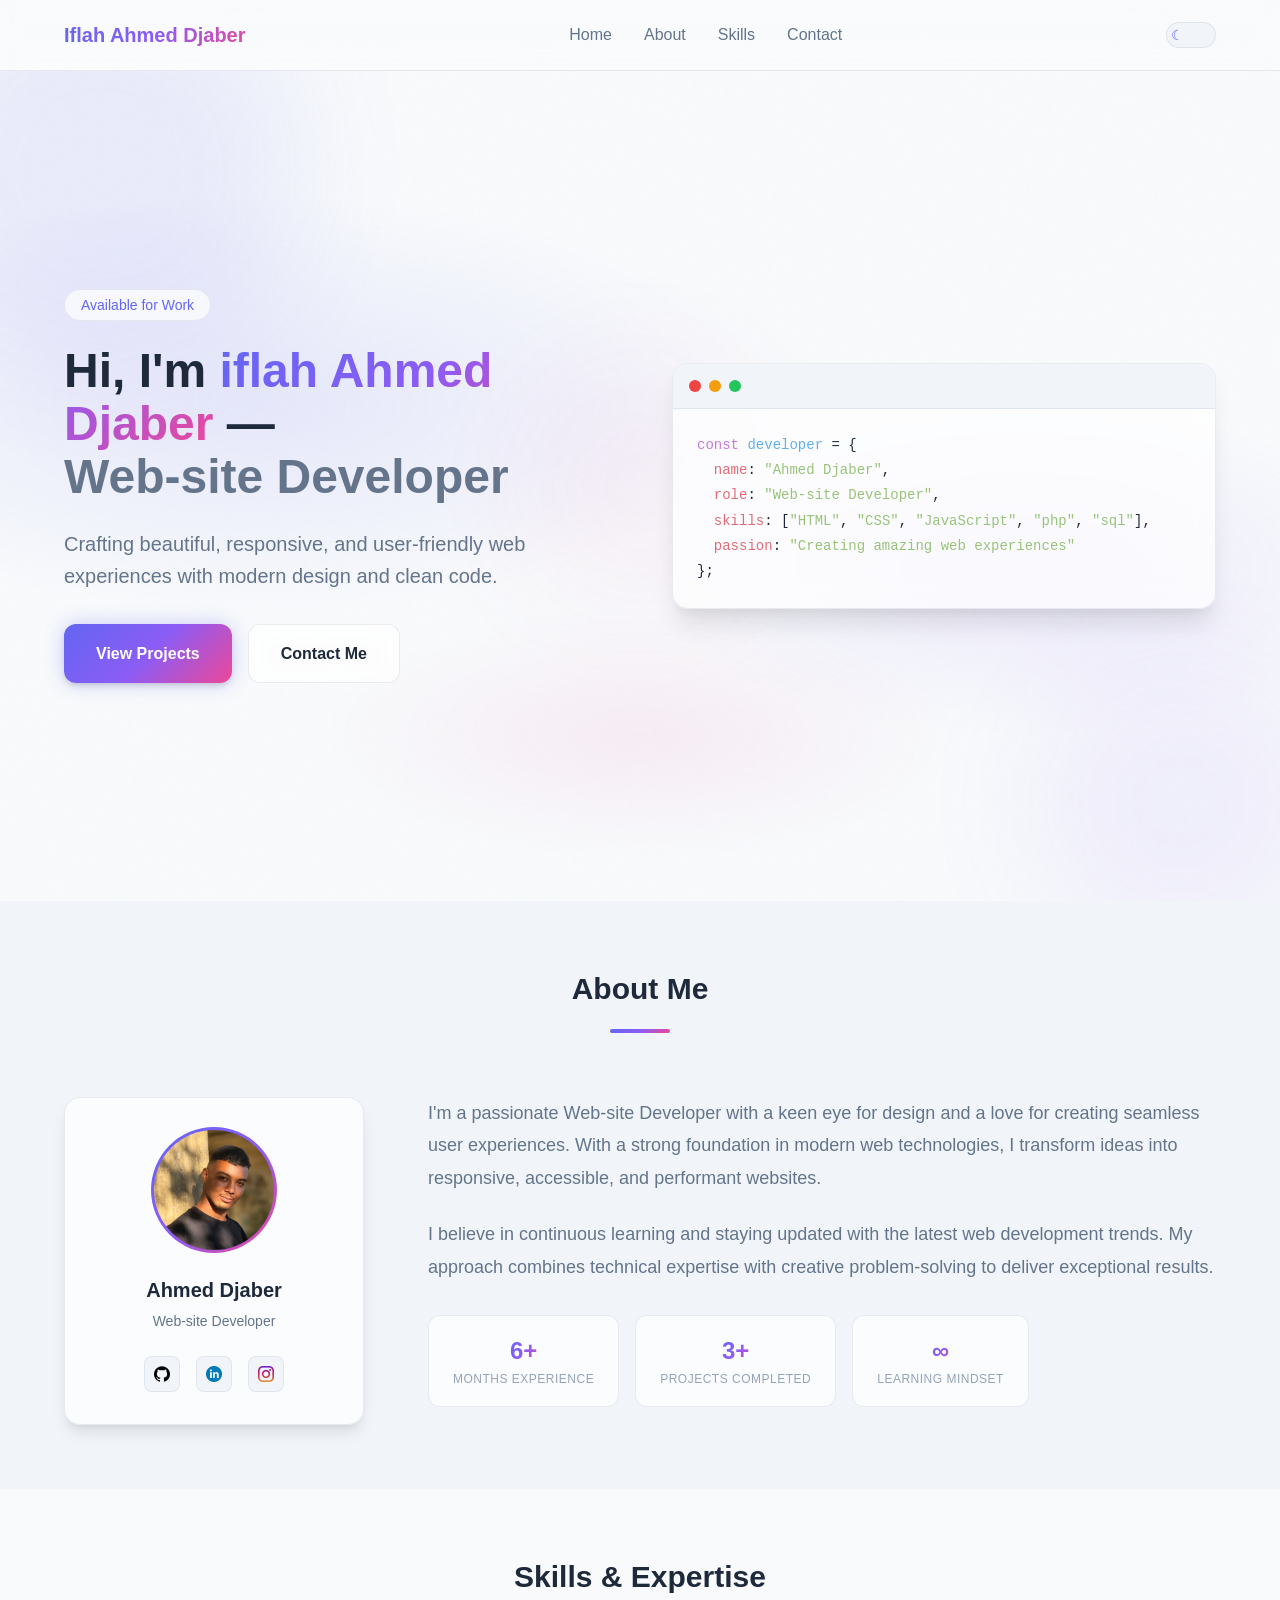
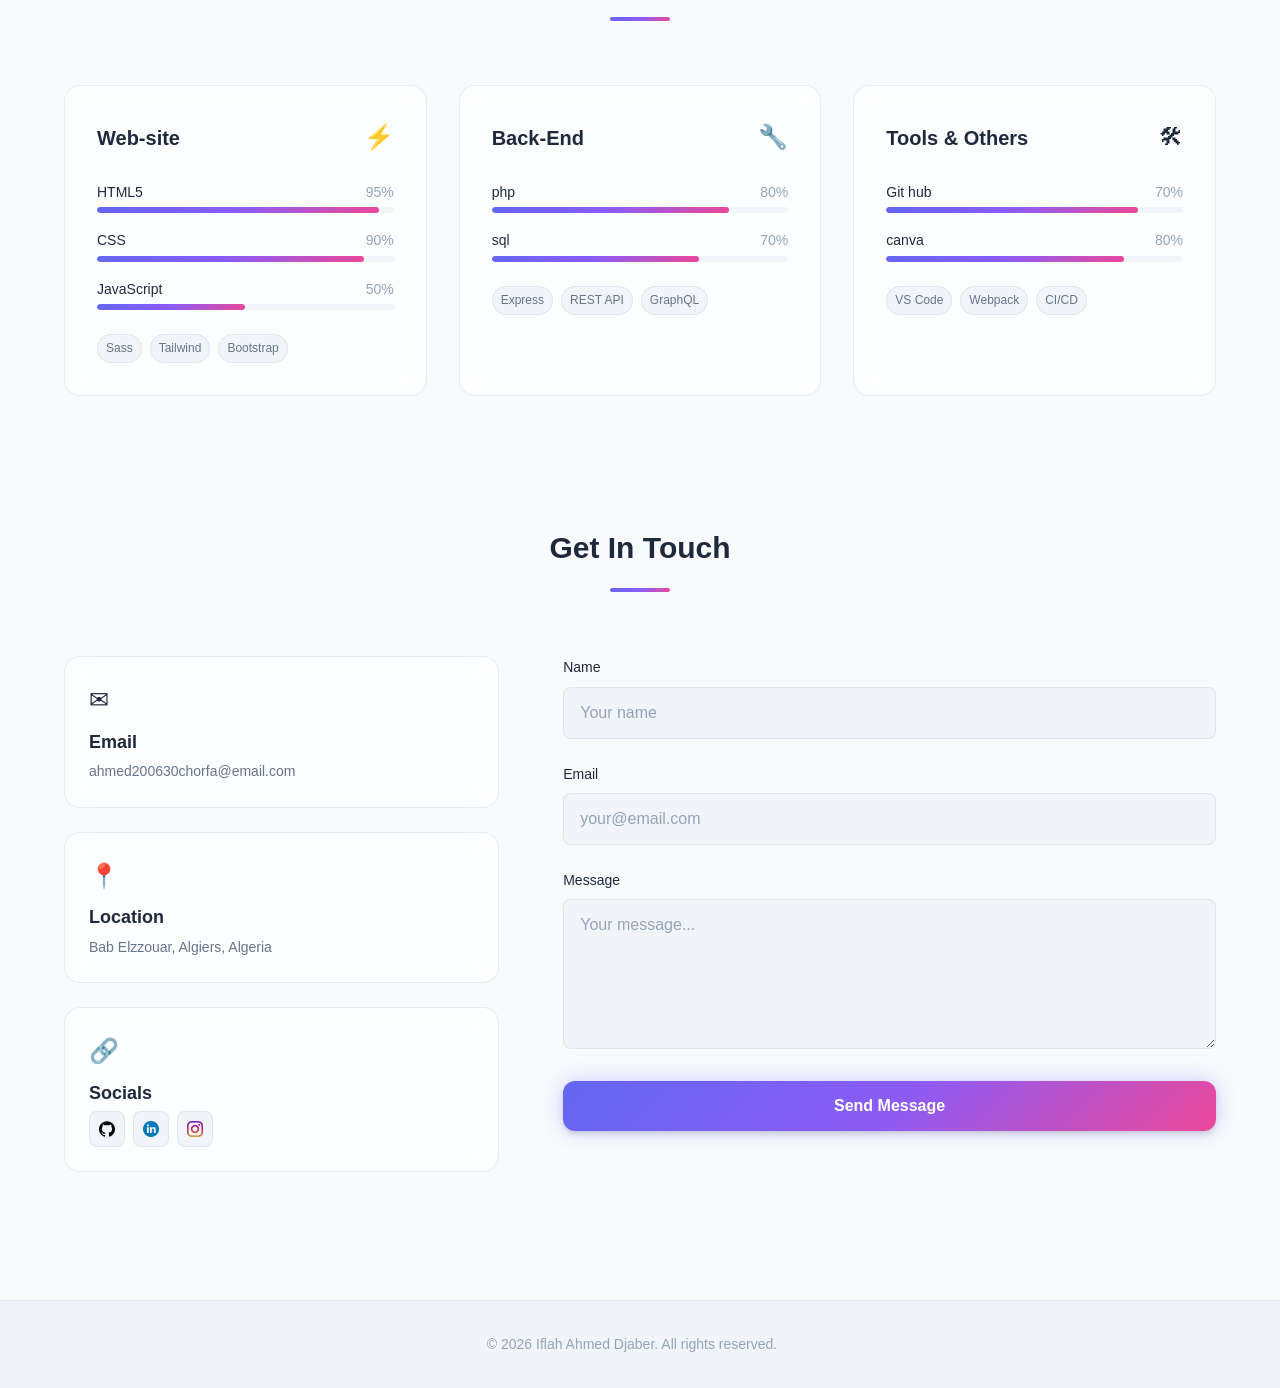
==== commit 304ed6c1: "Fix Netlify form" ====
--- a/index.html
+++ b/index.html
@@ -280,7 +280,7 @@
                                 </div>
                             </div>
                         </div>
-                        <form name="contact" method="POST" data-netlify="true" action="/thankyou.html">
+                        <form name="contact" method="POST" data-netlify="true" action="thankyou.html">
                           <input type="hidden" name="form-name" value="contact">
                             <div class="form-group">
                                 <label for="name" class="form-label">Name</label>
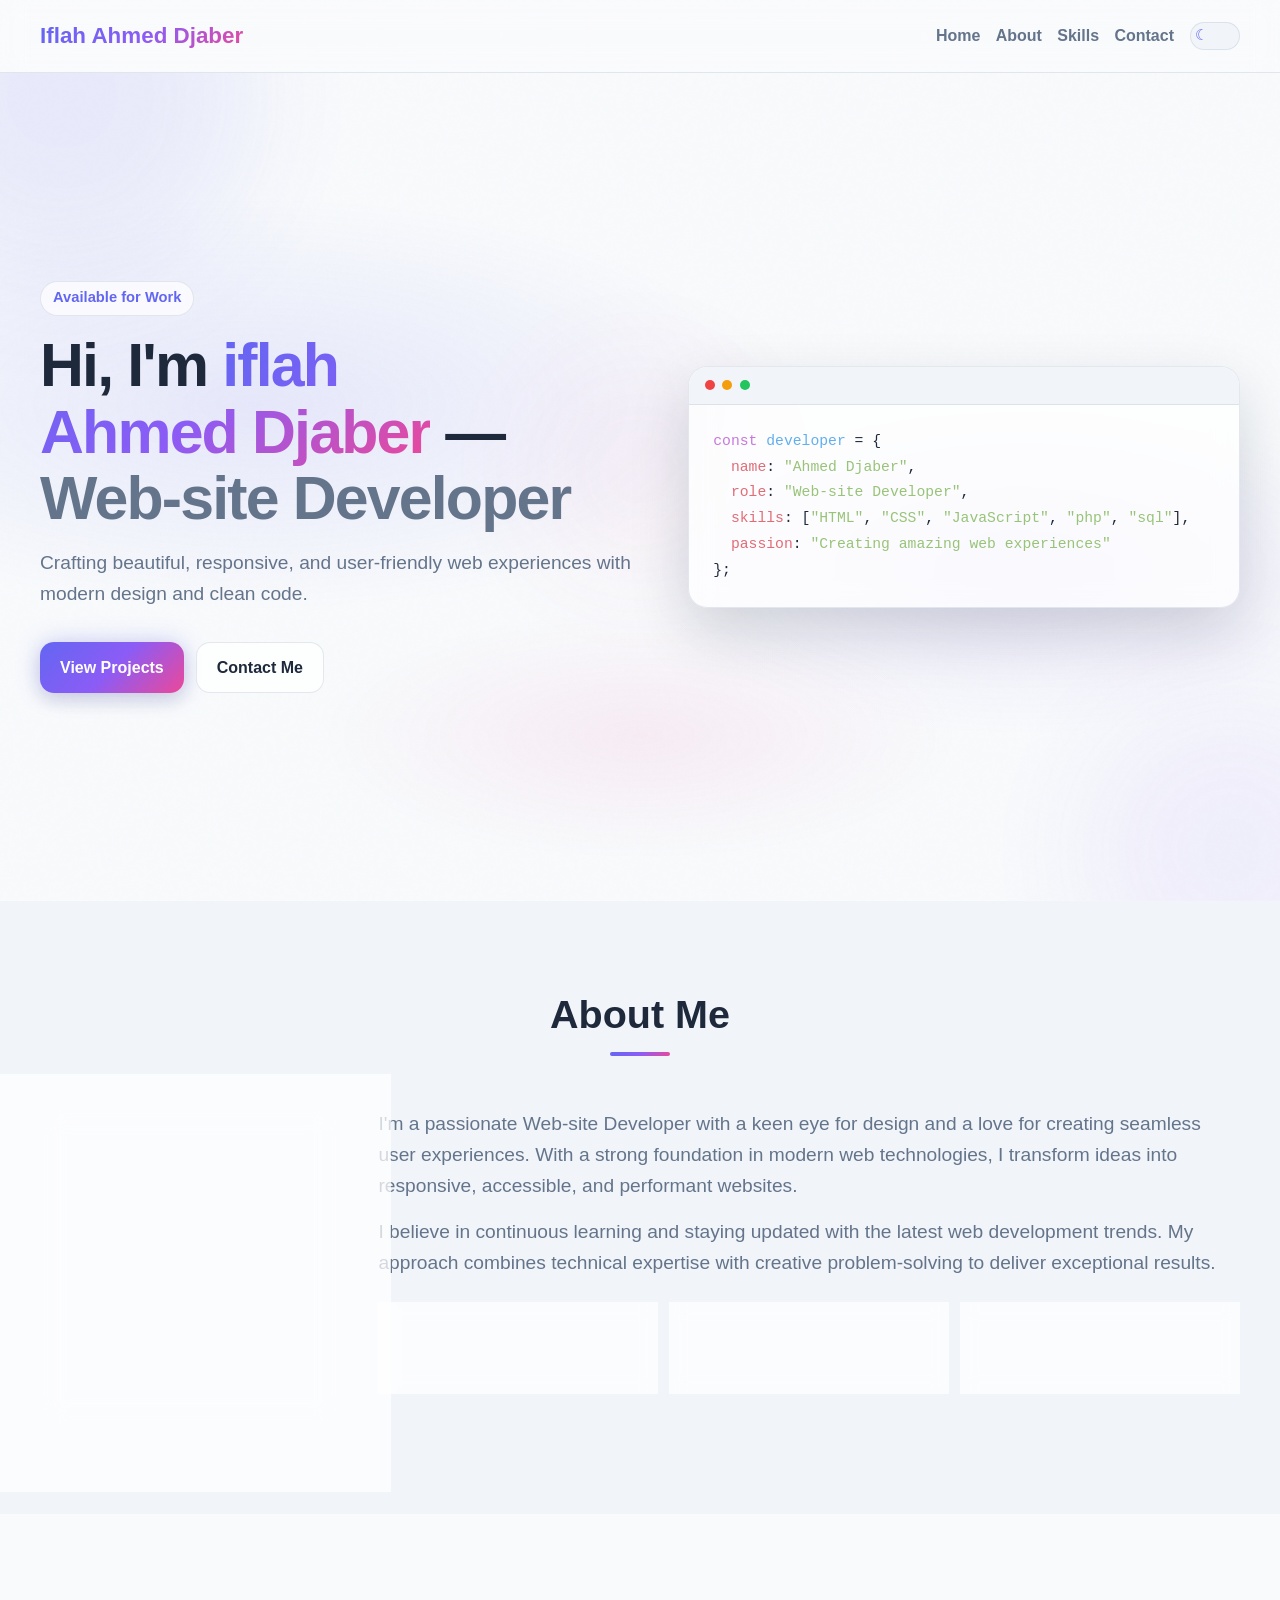
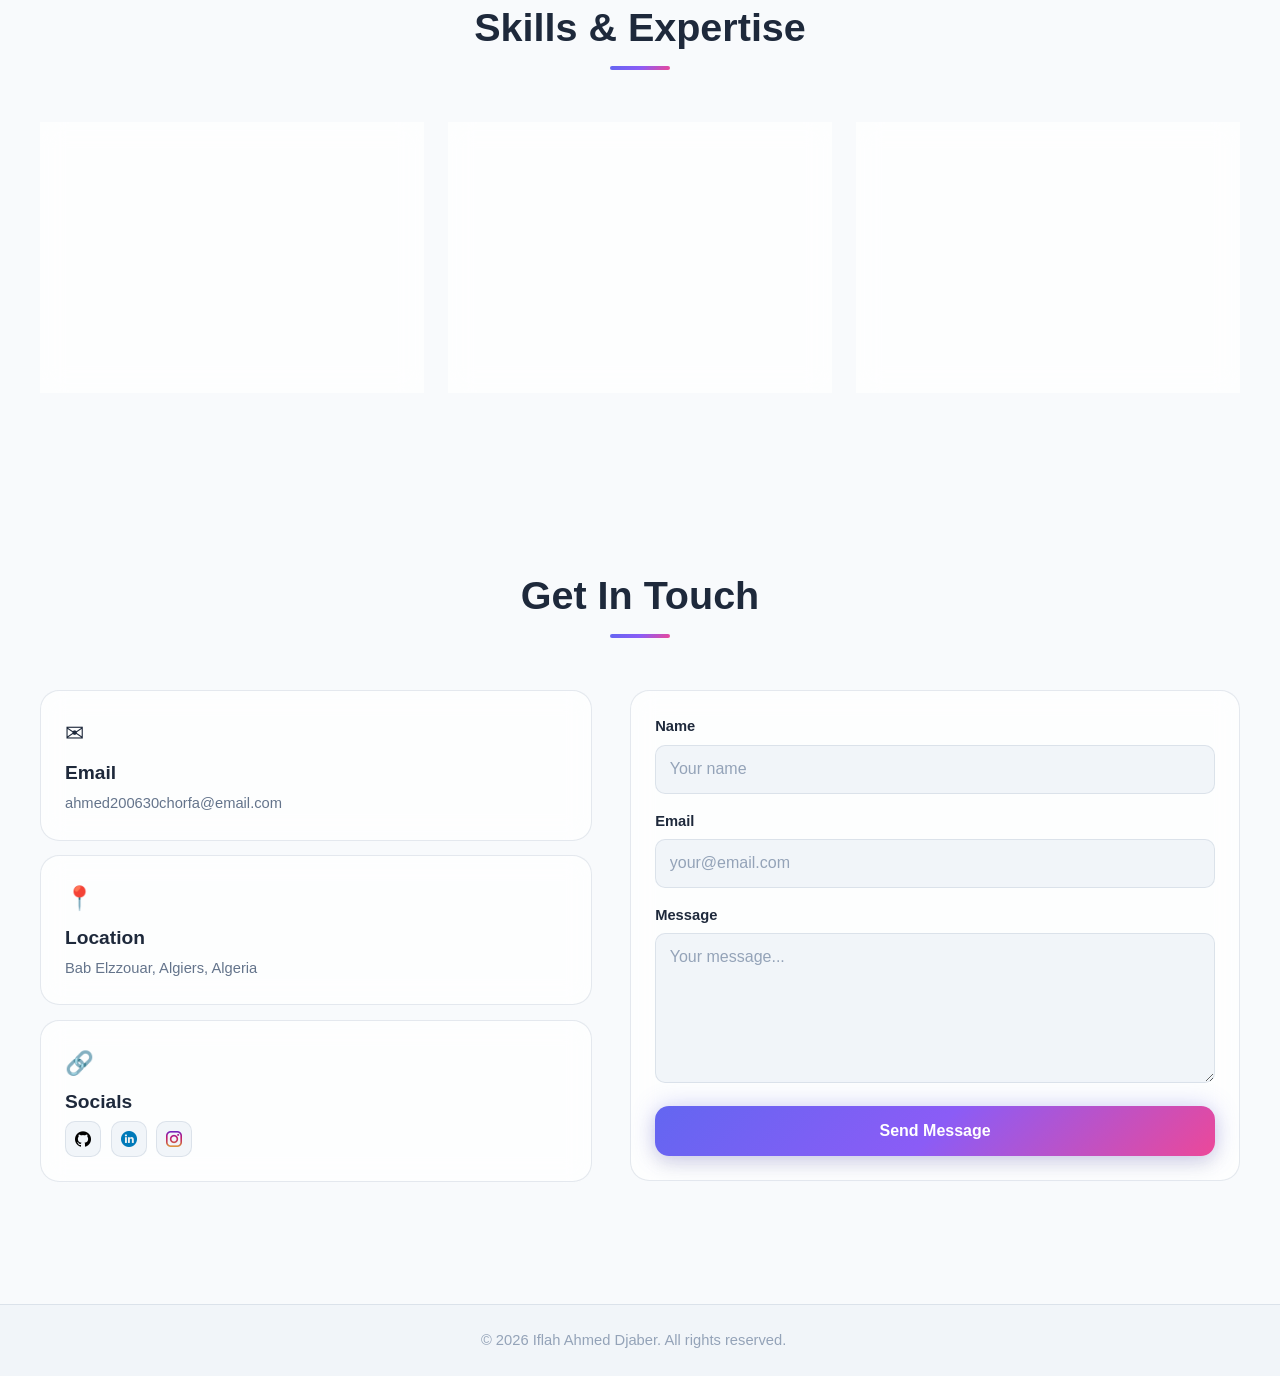
==== commit 56de3aa8: "Fix responsive layout and mobile issues" ====
--- a/index.html
+++ b/index.html
@@ -4,6 +4,7 @@
     <meta charset="UTF-8">
     <meta name="viewport" content="width=device-width, initial-scale=1.0">
     <title>Ahmed Djaber | Web-site Developer</title>
+      <link rel="icon"  href="image/logo adi.svg" />
     <link rel="stylesheet" href="style.css">
 </head>
 <body>
@@ -16,7 +17,9 @@
         <header class="header">
             <div class="container header__container">
                 <a href="#home" class="logo">Iflah Ahmed Djaber</a>
-                
+
+                <input type="checkbox" id="mobile-menu" class="mobile-menu-checkbox">
+
                 <nav class="nav">
                     <ul class="nav__list">
                         <li class="nav__item"><a href="#home" class="nav__link">Home</a></li>
@@ -36,7 +39,6 @@
                 <label for="mobile-menu" class="mobile-menu-label">
                     <span class="hamburger"></span>
                 </label>
-                <input type="checkbox" id="mobile-menu" class="mobile-menu-checkbox">
             </div>
         </header>
 
@@ -280,7 +282,7 @@
                                 </div>
                             </div>
                         </div>
-                        <form name="contact" method="POST" data-netlify="true" action="thankyou.html">
+                        <form name="contact" method="POST" data-netlify="true" action="thankyou.html" class="contact-form">
                           <input type="hidden" name="form-name" value="contact">
                             <div class="form-group">
                                 <label for="name" class="form-label">Name</label>
--- a/style.css
+++ b/style.css
@@ -1,130 +1,146 @@
 /* ========================================
-   CSS VARIABLES & DESIGN SYSTEM
+   DESIGN TOKENS
    ======================================== */
 
 :root {
-    /* Light Theme Colors */
     --color-bg-primary: #f8fafc;
     --color-bg-secondary: #f1f5f9;
-    --color-bg-card: rgba(255, 255, 255, 0.7);
-    --color-bg-glass: rgba(255, 255, 255, 0.25);
-    
+    --color-bg-card: rgba(255, 255, 255, 0.72);
+    --color-bg-glass: rgba(255, 255, 255, 0.28);
+
     --color-text-primary: #1e293b;
     --color-text-secondary: #64748b;
     --color-text-muted: #94a3b8;
-    
+
     --color-accent-primary: #6366f1;
     --color-accent-secondary: #8b5cf6;
     --color-accent-tertiary: #ec4899;
     --color-accent-gradient: linear-gradient(135deg, #6366f1 0%, #8b5cf6 50%, #ec4899 100%);
-    
-    --color-border: rgba(148, 163, 184, 0.2);
-    --color-border-light: rgba(148, 163, 184, 0.1);
-    
-    /* Shadows */
-    --shadow-sm: 0 1px 2px rgba(0, 0, 0, 0.05);
-    --shadow-md: 0 4px 6px -1px rgba(0, 0, 0, 0.1), 0 2px 4px -1px rgba(0, 0, 0, 0.06);
-    --shadow-lg: 0 10px 15px -3px rgba(0, 0, 0, 0.1), 0 4px 6px -2px rgba(0, 0, 0, 0.05);
-    --shadow-xl: 0 20px 25px -5px rgba(0, 0, 0, 0.1), 0 10px 10px -5px rgba(0, 0, 0, 0.04);
-    --shadow-glow: 0 0 20px rgba(99, 102, 241, 0.3);
-    
-    /* Spacing */
-    --spacing-xs: 0.25rem;
-    --spacing-sm: 0.5rem;
-    --spacing-md: 1rem;
-    --spacing-lg: 1.5rem;
-    --spacing-xl: 2rem;
-    --spacing-2xl: 3rem;
-    --spacing-3xl: 4rem;
-    
-    /* Border Radius */
+
+    --color-border: rgba(148, 163, 184, 0.24);
+    --color-border-light: rgba(148, 163, 184, 0.12);
+
+    --shadow-sm: 0 1px 2px rgba(0, 0, 0, 0.06);
+    --shadow-md: 0 8px 18px rgba(15, 23, 42, 0.1);
+    --shadow-lg: 0 16px 34px rgba(15, 23, 42, 0.12);
+    --shadow-xl: 0 24px 60px rgba(15, 23, 42, 0.16);
+    --shadow-glow: 0 0 24px rgba(99, 102, 241, 0.28);
+
     --radius-sm: 0.375rem;
-    --radius-md: 0.5rem;
-    --radius-lg: 0.75rem;
-    --radius-xl: 1rem;
+    --radius-md: 0.625rem;
+    --radius-lg: 0.875rem;
+    --radius-xl: 1.2rem;
     --radius-2xl: 1.5rem;
     --radius-full: 9999px;
-    
-    /* Typography */
+
     --font-family: -apple-system, BlinkMacSystemFont, "Segoe UI", Roboto, "Helvetica Neue", Arial, sans-serif;
-    --font-size-xs: 0.75rem;
-    --font-size-sm: 0.875rem;
-    --font-size-base: 1rem;
-    --font-size-lg: 1.125rem;
-    --font-size-xl: 1.25rem;
-    --font-size-2xl: 1.5rem;
-    --font-size-3xl: 1.875rem;
-    --font-size-4xl: 2.25rem;
-    --font-size-5xl: 3rem;
-    
-    /* Transitions */
-    --transition-fast: 150ms ease;
-    --transition-base: 250ms ease;
-    --transition-slow: 350ms ease;
-    
-    /* Container */
-    --container-max-width: 1200px;
-    --header-height: 70px;
-}
-
-/* Dark Theme */
+
+    --fs-xs: clamp(0.72rem, 0.68rem + 0.2vw, 0.8rem);
+    --fs-sm: clamp(0.84rem, 0.8rem + 0.2vw, 0.92rem);
+    --fs-base: clamp(0.95rem, 0.9rem + 0.2vw, 1rem);
+    --fs-lg: clamp(1.05rem, 1rem + 0.35vw, 1.2rem);
+    --fs-xl: clamp(1.2rem, 1.08rem + 0.6vw, 1.45rem);
+    --fs-2xl: clamp(1.45rem, 1.2rem + 1vw, 2rem);
+    --fs-3xl: clamp(1.75rem, 1.35rem + 1.4vw, 2.6rem);
+    --fs-display: clamp(2rem, 1.4rem + 3vw, 3.8rem);
+
+    --space-2xs: 0.25rem;
+    --space-xs: 0.5rem;
+    --space-sm: 0.75rem;
+    --space-md: 1rem;
+    --space-lg: 1.5rem;
+    --space-xl: 2rem;
+    --space-2xl: clamp(2.25rem, 1.7rem + 2vw, 3.75rem);
+    --space-3xl: clamp(3rem, 2.2rem + 3vw, 5.5rem);
+
+    --container-max: 1200px;
+    --container-pad: clamp(0.9rem, 2.8vw, 1.5rem);
+    --section-pad: clamp(3.2rem, 7vw, 6rem);
+    --header-height: 4.5rem;
+
+    --transition-fast: 160ms ease;
+    --transition-base: 280ms ease;
+    --transition-slow: 380ms ease;
+}
+
 .theme-toggle:checked ~ .wrapper {
     --color-bg-primary: #0f172a;
     --color-bg-secondary: #1e293b;
-    --color-bg-card: rgba(30, 41, 59, 0.7);
-    --color-bg-glass: rgba(30, 41, 59, 0.25);
-    
+    --color-bg-card: rgba(30, 41, 59, 0.72);
+    --color-bg-glass: rgba(30, 41, 59, 0.3);
+
     --color-text-primary: #f1f5f9;
     --color-text-secondary: #cbd5e1;
-    --color-text-muted: #64748b;
-    
-    --color-border: rgba(71, 85, 105, 0.3);
-    --color-border-light: rgba(71, 85, 105, 0.1);
-    
-    --shadow-sm: 0 1px 2px rgba(0, 0, 0, 0.3);
-    --shadow-md: 0 4px 6px -1px rgba(0, 0, 0, 0.4);
-    --shadow-lg: 0 10px 15px -3px rgba(0, 0, 0, 0.4);
-    --shadow-xl: 0 20px 25px -5px rgba(0, 0, 0, 0.5);
+    --color-text-muted: #7f8ea3;
+
+    --color-border: rgba(100, 116, 139, 0.35);
+    --color-border-light: rgba(100, 116, 139, 0.16);
+
+    --shadow-sm: 0 1px 2px rgba(0, 0, 0, 0.25);
+    --shadow-md: 0 8px 18px rgba(0, 0, 0, 0.3);
+    --shadow-lg: 0 16px 34px rgba(0, 0, 0, 0.34);
+    --shadow-xl: 0 24px 60px rgba(0, 0, 0, 0.45);
 }
 
 /* ========================================
-   BASE STYLES
+   BASE
    ======================================== */
 
-*, *::before, *::after {
+*,
+*::before,
+*::after {
     box-sizing: border-box;
+}
+
+html {
+    font-size: 16px;
+    scroll-behavior: smooth;
+}
+
+body {
     margin: 0;
-    padding: 0;
-}
-
-html {
-    scroll-behavior: smooth;
-    font-size: 16px;
-}
-
-body {
+    min-width: 320px;
     font-family: var(--font-family);
-    background-color: var(--color-bg-primary);
+    font-size: var(--fs-base);
+    line-height: 1.6;
     color: var(--color-text-primary);
-    line-height: 1.6;
+    background: var(--color-bg-primary);
     transition: background-color var(--transition-slow), color var(--transition-slow);
-    overflow-x: hidden;
-}
-
-/* Noise texture overlay */
+    overflow-x: clip;
+}
+
 body::before {
     content: "";
     position: fixed;
-    top: 0;
-    left: 0;
-    width: 100%;
-    height: 100%;
+    inset: 0;
     pointer-events: none;
     opacity: 0.015;
     z-index: 0;
     background-image: url("data:image/svg+xml,%3Csvg viewBox='0 0 200 200' xmlns='http://www.w3.org/2000/svg'%3E%3Cfilter id='noiseFilter'%3E%3CfeTurbulence type='fractalNoise' baseFrequency='0.9' numOctaves='4' stitchTiles='stitch'/%3E%3C/filter%3E%3Crect width='100%25' height='100%25' filter='url(%23noiseFilter)'/%3E%3C/svg%3E");
 }
 
+img,
+svg,
+video,
+canvas {
+    max-width: 100%;
+    height: auto;
+    display: block;
+}
+
+pre,
+code {
+    max-width: 100%;
+}
+
+a {
+    color: inherit;
+}
+
+section {
+    padding: var(--section-pad) 0;
+}
+
 .theme-toggle {
     display: none;
 }
@@ -133,20 +149,16 @@
     min-height: 100vh;
     position: relative;
     z-index: 1;
+    isolation: isolate;
+}
+
+.container {
+    width: min(var(--container-max), calc(100% - (2 * var(--container-pad))));
+    margin-inline: auto;
 }
 
 /* ========================================
-   UTILITY CLASSES
-   ======================================== */
-
-.container {
-    max-width: var(--container-max-width);
-    margin: 0 auto;
-    padding: 0 var(--spacing-lg);
-}
-
-/* ========================================
-   HEADER & NAV
+   HEADER + NAV
    ======================================== */
 
 .header {
@@ -154,93 +166,97 @@
     top: 0;
     z-index: 1000;
     background: var(--color-bg-glass);
+    border-bottom: 1px solid var(--color-border);
     backdrop-filter: blur(12px);
     -webkit-backdrop-filter: blur(12px);
-    border-bottom: 1px solid var(--color-border);
-    transition: background var(--transition-slow), border-color var(--transition-slow);
 }
 
 .header__container {
+    min-height: var(--header-height);
+    display: grid;
+    grid-template-columns: 1fr auto auto;
+    align-items: center;
+    gap: var(--space-md);
+}
+
+.logo {
+    font-size: clamp(1.05rem, 0.88rem + 0.9vw, 1.4rem);
+    font-weight: 800;
+    text-decoration: none;
+    line-height: 1.2;
+    background: var(--color-accent-gradient);
+    -webkit-background-clip: text;
+    background-clip: text;
+    -webkit-text-fill-color: transparent;
+    max-width: min(17ch, 100%);
+    white-space: nowrap;
+    overflow: hidden;
+    text-overflow: ellipsis;
+}
+
+.nav {
+    justify-self: center;
+}
+
+.nav__list {
+    list-style: none;
+    margin: 0;
+    padding: 0;
     display: flex;
     align-items: center;
-    justify-content: space-between;
-    height: var(--header-height);
-}
-
-.logo {
-    font-size: var(--font-size-xl);
-    font-weight: 700;
-    color: var(--color-text-primary);
-    text-decoration: none;
-    background: var(--color-accent-gradient);
-    -webkit-background-clip: text;
-    -webkit-text-fill-color: transparent;
-    background-clip: text;
-    transition: transform var(--transition-fast);
-}
-
-.logo:hover {
-    transform: scale(1.02);
-}
-
-.nav__list {
-    display: flex;
-    list-style: none;
-    gap: var(--spacing-xl);
+    gap: clamp(0.9rem, 1.2vw, 1.8rem);
 }
 
 .nav__link {
     position: relative;
+    display: inline-block;
+    text-decoration: none;
+    font-weight: 550;
     color: var(--color-text-secondary);
-    text-decoration: none;
-    font-weight: 500;
-    padding: var(--spacing-sm) 0;
-    transition: color var(--transition-fast);
+    padding: 0.4rem 0;
 }
 
 .nav__link::after {
     content: "";
     position: absolute;
+    left: 0;
     bottom: 0;
-    left: 0;
     width: 0;
     height: 2px;
+    border-radius: var(--radius-full);
     background: var(--color-accent-gradient);
     transition: width var(--transition-base);
 }
 
-.nav__link:hover {
+.nav__link:hover,
+.nav__link:focus-visible {
     color: var(--color-text-primary);
 }
 
-.nav__link:hover::after {
+.nav__link:hover::after,
+.nav__link:focus-visible::after {
     width: 100%;
 }
 
-/* Theme Toggle */
 .theme-toggle-label {
-    position: relative;
     width: 50px;
-    height: 26px;
-    cursor: pointer;
-    background: var(--color-bg-secondary);
+    height: 28px;
     border-radius: var(--radius-full);
     border: 1px solid var(--color-border);
-    transition: background var(--transition-base);
-    display: flex;
+    background: var(--color-bg-secondary);
+    display: inline-flex;
     align-items: center;
+    justify-content: space-between;
     padding: 0 4px;
-    justify-content: space-between;
-}
-
-.theme-toggle-label:hover {
-    background: var(--color-border);
+    cursor: pointer;
+    position: relative;
+    transition: background-color var(--transition-base);
 }
 
 .toggle-icon {
-    font-size: var(--font-size-sm);
+    position: absolute;
+    font-size: var(--fs-sm);
     transition: transform var(--transition-base), opacity var(--transition-base);
-    position: absolute;
 }
 
 .toggle-icon--sun {
@@ -251,72 +267,76 @@
 
 .toggle-icon--moon {
     opacity: 1;
-    transform: rotate(0) scale(1);
+    transform: rotate(0deg) scale(1);
     color: #6366f1;
 }
 
-.theme-toggle:checked + .wrapper .theme-toggle-label .toggle-icon--sun {
+.theme-toggle:checked ~ .wrapper .toggle-icon--sun {
     opacity: 1;
-    transform: rotate(0) scale(1);
-}
-
-.theme-toggle:checked + .wrapper .theme-toggle-label .toggle-icon--moon {
+    transform: rotate(0deg) scale(1);
+}
+
+.theme-toggle:checked ~ .wrapper .toggle-icon--moon {
     opacity: 0;
     transform: rotate(90deg) scale(0);
 }
 
-/* Mobile Menu */
 .mobile-menu-checkbox {
     display: none;
 }
 
 .mobile-menu-label {
     display: none;
-    flex-direction: column;
-    gap: 5px;
+    align-items: center;
+    justify-content: center;
+    width: 42px;
+    height: 42px;
+    border: 1px solid var(--color-border);
+    border-radius: var(--radius-md);
+    background: var(--color-bg-card);
     cursor: pointer;
-    padding: var(--spacing-sm);
+}
+
+.hamburger,
+.hamburger::before,
+.hamburger::after {
+    width: 20px;
+    height: 2px;
+    border-radius: var(--radius-full);
+    background: var(--color-text-primary);
+    transition: transform var(--transition-fast), opacity var(--transition-fast);
 }
 
 .hamburger {
-    width: 24px;
-    height: 2px;
-    background: var(--color-text-primary);
-    border-radius: var(--radius-full);
     position: relative;
-    transition: background var(--transition-fast);
 }
 
 .hamburger::before,
 .hamburger::after {
     content: "";
     position: absolute;
-    width: 100%;
-    height: 100%;
-    background: inherit;
-    border-radius: inherit;
-    transition: transform var(--transition-fast);
+    left: 0;
 }
 
 .hamburger::before {
-    top: -7px;
+    top: -6px;
 }
 
 .hamburger::after {
-    top: 7px;
+    top: 6px;
 }
 
 /* ========================================
-   HERO SECTION
+   HERO
    ======================================== */
 
 .hero {
     position: relative;
-    min-height: calc(100vh - var(--header-height));
-    display: flex;
+    min-height: calc(100svh - var(--header-height));
+    display: grid;
     align-items: center;
-    overflow: hidden;
-    padding: var(--spacing-3xl) 0;
+    overflow: clip;
+    padding: var(--space-2xl) 0;
 }
 
 .hero__bg {
@@ -326,168 +346,122 @@
     overflow: hidden;
 }
 
-/* Animated gradient background */
 .hero__bg::before {
     content: "";
     position: absolute;
     inset: 0;
-    background: 
+    background:
         radial-gradient(ellipse 80% 50% at 20% 40%, rgba(99, 102, 241, 0.12) 0%, transparent 50%),
         radial-gradient(ellipse 60% 40% at 80% 60%, rgba(139, 92, 246, 0.1) 0%, transparent 50%),
         radial-gradient(ellipse 50% 30% at 50% 80%, rgba(236, 72, 153, 0.08) 0%, transparent 50%);
     animation: gradientShift 15s ease-in-out infinite alternate;
 }
 
-@keyframes gradientShift {
-    0% {
-        transform: scale(1) rotate(0deg);
-        opacity: 1;
-    }
-    100% {
-        transform: scale(1.1) rotate(2deg);
-        opacity: 0.8;
-    }
-}
-
-/* Hero blobs */
 .hero__blob {
     position: absolute;
     border-radius: 50%;
     filter: blur(60px);
-    opacity: 0.5;
+    opacity: 0.45;
     animation: blobFloat 20s ease-in-out infinite;
+    pointer-events: none;
 }
 
 .hero__blob--1 {
-    width: 400px;
-    height: 400px;
-    background: rgba(99, 102, 241, 0.2);
-    top: -100px;
-    left: -100px;
-    animation-delay: 0s;
+    width: min(62vw, 380px);
+    aspect-ratio: 1;
+    top: -20%;
+    left: -10%;
+    background: rgba(99, 102, 241, 0.22);
 }
 
 .hero__blob--2 {
-    width: 300px;
-    height: 300px;
-    background: rgba(139, 92, 246, 0.15);
-    bottom: -50px;
-    right: -50px;
-    animation-delay: -5s;
+    width: min(48vw, 300px);
+    aspect-ratio: 1;
+    bottom: -12%;
+    right: -8%;
+    background: rgba(139, 92, 246, 0.16);
+    animation-delay: -6s;
 }
 
 .hero__blob--3 {
-    width: 250px;
-    height: 250px;
-    background: rgba(236, 72, 153, 0.1);
-    top: 50%;
+    width: min(34vw, 220px);
+    aspect-ratio: 1;
+    top: 48%;
     left: 50%;
     transform: translate(-50%, -50%);
-    animation-delay: -10s;
-}
-
-@keyframes blobFloat {
-    0%, 100% {
-        transform: translate(0, 0) scale(1);
-    }
-    25% {
-        transform: translate(30px, -30px) scale(1.05);
-    }
-    50% {
-        transform: translate(-20px, 20px) scale(0.95);
-    }
-    75% {
-        transform: translate(-30px, -20px) scale(1.02);
-    }
+    background: rgba(236, 72, 153, 0.12);
+    animation-delay: -12s;
 }
 
 .hero__container {
     display: grid;
-    grid-template-columns: 1fr 1fr;
-    gap: var(--spacing-3xl);
+    grid-template-columns: minmax(0, 1.05fr) minmax(0, 0.95fr);
     align-items: center;
-}
-
-/* Hero Content */
-.hero__content {
-    animation: fadeSlideUp 0.8s ease-out;
-}
-
-@keyframes fadeSlideUp {
-    from {
-        opacity: 0;
-        transform: translateY(30px);
-    }
-    to {
-        opacity: 1;
-        transform: translateY(0);
-    }
+    gap: clamp(1.5rem, 3vw, 3rem);
 }
 
 .hero__badge {
     display: inline-block;
-    padding: var(--spacing-xs) var(--spacing-md);
+    padding: 0.3rem 0.75rem;
+    border-radius: var(--radius-full);
+    border: 1px solid var(--color-border);
     background: var(--color-bg-card);
-    border: 1px solid var(--color-border);
-    border-radius: var(--radius-full);
-    font-size: var(--font-size-sm);
     color: var(--color-accent-primary);
-    font-weight: 500;
-    margin-bottom: var(--spacing-lg);
+    font-size: var(--fs-sm);
+    font-weight: 600;
+    margin-bottom: var(--space-md);
     backdrop-filter: blur(8px);
-    animation: fadeSlideUp 0.8s ease-out 0.1s backwards;
 }
 
 .hero__title {
-    font-size: var(--font-size-5xl);
-    font-weight: 800;
+    margin: 0 0 var(--space-md);
+    font-size: var(--fs-display);
     line-height: 1.1;
-    margin-bottom: var(--spacing-lg);
-    color: var(--color-text-primary);
+    letter-spacing: -0.03em;
+    text-wrap: balance;
 }
 
 .hero__name {
     background: var(--color-accent-gradient);
     -webkit-background-clip: text;
+    background-clip: text;
     -webkit-text-fill-color: transparent;
-    background-clip: text;
 }
 
 .hero__role {
     color: var(--color-text-secondary);
-    font-weight: 600;
+    font-weight: 650;
 }
 
 .hero__subtitle {
-    font-size: var(--font-size-xl);
+    margin: 0 0 var(--space-xl);
+    max-width: 58ch;
+    font-size: var(--fs-lg);
     color: var(--color-text-secondary);
-    margin-bottom: var(--spacing-xl);
-    max-width: 500px;
-    animation: fadeSlideUp 0.8s ease-out 0.2s backwards;
 }
 
 .hero__buttons {
     display: flex;
-    gap: var(--spacing-md);
     flex-wrap: wrap;
-    animation: fadeSlideUp 0.8s ease-out 0.3s backwards;
-}
-
-/* Buttons */
+    gap: var(--space-sm);
+}
+
 .btn {
+    border: 0;
+    text-decoration: none;
     position: relative;
     display: inline-flex;
     align-items: center;
     justify-content: center;
-    padding: var(--spacing-md) var(--spacing-xl);
+    min-height: 44px;
+    padding: 0.75rem 1.25rem;
     border-radius: var(--radius-lg);
-    font-size: var(--font-size-base);
-    font-weight: 600;
-    text-decoration: none;
+    font: inherit;
+    font-size: var(--fs-base);
+    font-weight: 650;
     cursor: pointer;
     overflow: hidden;
-    transition: transform var(--transition-fast), box-shadow var(--transition-fast);
-    border: none;
+    transition: transform var(--transition-fast), box-shadow var(--transition-fast), border-color var(--transition-fast);
 }
 
 .btn__text {
@@ -498,76 +472,61 @@
 .btn__ripple {
     position: absolute;
     inset: 0;
-    background: radial-gradient(circle, rgba(255,255,255,0.3) 0%, transparent 70%);
-    transform: scale(0);
+    background: radial-gradient(circle, rgba(255, 255, 255, 0.3) 0%, transparent 72%);
     opacity: 0;
-    transition: transform 0.5s, opacity 0.3s;
-}
-
-.btn:hover .btn__ripple {
+    transform: scale(0.2);
+    transition: opacity var(--transition-fast), transform 480ms ease;
+}
+
+.btn:hover .btn__ripple,
+.btn:focus-visible .btn__ripple {
+    opacity: 1;
     transform: scale(2);
-    opacity: 1;
 }
 
 .btn--primary {
+    color: #fff;
     background: var(--color-accent-gradient);
-    color: white;
     box-shadow: var(--shadow-md), var(--shadow-glow);
 }
 
-.btn--primary:hover {
-    transform: translateY(-3px);
-    box-shadow: var(--shadow-lg), 0 0 30px rgba(99, 102, 241, 0.4);
-}
-
 .btn--secondary {
+    color: var(--color-text-primary);
     background: var(--color-bg-card);
-    color: var(--color-text-primary);
     border: 1px solid var(--color-border);
-    backdrop-filter: blur(8px);
-}
-
-.btn--secondary:hover {
-    transform: translateY(-3px);
-    box-shadow: var(--shadow-lg);
-    border-color: var(--color-accent-primary);
+}
+
+.btn:hover,
+.btn:focus-visible {
+    transform: translateY(-2px);
 }
 
 .btn--full {
     width: 100%;
 }
 
-/* Hero Visual - Code Block */
-.hero__visual {
-    animation: fadeSlideUp 0.8s ease-out 0.4s backwards;
-}
-
 .hero__code-block {
+    border-radius: var(--radius-xl);
+    border: 1px solid var(--color-border);
     background: var(--color-bg-card);
-    border: 1px solid var(--color-border);
-    border-radius: var(--radius-xl);
-    overflow: hidden;
     box-shadow: var(--shadow-xl);
     backdrop-filter: blur(12px);
-    transition: transform var(--transition-base), box-shadow var(--transition-base);
-}
-
-.hero__code-block:hover {
-    transform: perspective(1000px) rotateX(2deg) rotateY(-2deg);
-    box-shadow: var(--shadow-xl), var(--shadow-glow);
+    overflow: hidden;
+    width: min(100%, 42rem);
+    margin-inline: auto;
 }
 
 .code-block__header {
     display: flex;
-    gap: var(--spacing-sm);
-    padding: var(--spacing-md);
+    gap: 0.45rem;
+    padding: 0.85rem 1rem;
+    border-bottom: 1px solid var(--color-border);
     background: var(--color-bg-secondary);
-    border-bottom: 1px solid var(--color-border);
 }
 
 .code-block__dot {
-    width: 12px;
-    height: 12px;
+    width: 10px;
+    aspect-ratio: 1;
     border-radius: 50%;
 }
 
@@ -584,11 +543,12 @@
 }
 
 .code-block__content {
-    padding: var(--spacing-lg);
+    margin: 0;
+    padding: var(--space-lg);
+    overflow-x: auto;
     font-family: "SF Mono", "Monaco", "Inconsolata", "Fira Mono", monospace;
-    font-size: var(--font-size-sm);
-    line-height: 1.8;
-    overflow-x: auto;
+    font-size: var(--fs-sm);
+    line-height: 1.75;
 }
 
 .code-keyword {
@@ -608,20 +568,15 @@
 }
 
 /* ========================================
-   SECTION STYLES
+   SHARED SECTION STYLES
    ======================================== */
 
-section {
-    padding: var(--spacing-3xl) 0;
-}
-
 .section__title {
-    font-size: var(--font-size-3xl);
-    font-weight: 700;
+    margin: 0 0 var(--space-2xl);
     text-align: center;
-    margin-bottom: var(--spacing-3xl);
-    color: var(--color-text-primary);
-    position: relative;
+    font-size: var(--fs-3xl);
+    line-height: 1.2;
+    text-wrap: balance;
 }
 
 .section__title::after {
@@ -629,13 +584,13 @@
     display: block;
     width: 60px;
     height: 4px;
+    margin: 0.9rem auto 0;
+    border-radius: var(--radius-full);
     background: var(--color-accent-gradient);
-    margin: var(--spacing-md) auto 0;
-    border-radius: var(--radius-full);
 }
 
 /* ========================================
-   ABOUT SECTION
+   ABOUT
    ======================================== */
 
 .about {
@@ -644,36 +599,25 @@
 
 .about__grid {
     display: grid;
-    grid-template-columns: 300px 1fr;
-    gap: var(--spacing-3xl);
+    grid-template-columns: minmax(240px, 300px) minmax(0, 1fr);
     align-items: start;
-}
-
-/* Profile Card */
-.about__card {
-    animation: fadeSlideUp 0.8s ease-out;
+    gap: clamp(1.25rem, 3vw, 3rem);
 }
 
 .profile-card {
+    text-align: center;
+    border-radius: var(--radius-xl);
+    border: 1px solid var(--color-border);
     background: var(--color-bg-card);
-    border: 1px solid var(--color-border);
-    border-radius: var(--radius-xl);
-    padding: var(--spacing-xl);
-    text-align: center;
     backdrop-filter: blur(12px);
     box-shadow: var(--shadow-lg);
-    transition: transform var(--transition-base), box-shadow var(--transition-base);
-}
-
-.profile-card:hover {
-    transform: translateY(-5px) rotateX(2deg);
-    box-shadow: var(--shadow-xl), var(--shadow-glow);
+    padding: clamp(1rem, 3vw, 1.8rem);
 }
 
 .profile-card__avatar {
-    width: 120px;
-    height: 120px;
-    margin: 0 auto var(--spacing-lg);
+    width: clamp(98px, 30vw, 124px);
+    aspect-ratio: 1;
+    margin: 0 auto 1rem;
     position: relative;
 }
 
@@ -681,29 +625,10 @@
     content: "";
     position: absolute;
     inset: -3px;
+    border-radius: 50%;
     background: var(--color-accent-gradient);
-    border-radius: 50%;
     z-index: -1;
-    animation: rotateGradient 3s linear infinite;
-}
-
-@keyframes rotateGradient {
-    to {
-        transform: rotate(360deg);
-    }
-}
-
-.profile-card__avatar-inner {
-    width: 100%;
-    height: 100%;
-    background: var(--color-accent-gradient);
-    border-radius: 50%;
-    display: flex;
-    align-items: center;
-    justify-content: center;
-    font-size: var(--font-size-2xl);
-    font-weight: 700;
-    color: white;
+    animation: rotateGradient 3.2s linear infinite;
 }
 
 .profile-card__avatar-img {
@@ -714,122 +639,87 @@
 }
 
 .profile-card__name {
-    font-size: var(--font-size-xl);
-    font-weight: 700;
-    margin-bottom: var(--spacing-xs);
-    color: var(--color-text-primary);
+    margin: 0;
+    font-size: var(--fs-xl);
 }
 
 .profile-card__role {
+    margin: 0.2rem 0 1rem;
+    font-size: var(--fs-sm);
     color: var(--color-text-secondary);
-    font-size: var(--font-size-sm);
-    margin-bottom: var(--spacing-lg);
-}
-
-.profile-card__socials {
-    display: flex;
-    justify-content: center;
-    gap: var(--spacing-md);
-}
-
-.social-link {
-    width: 36px;
-    height: 36px;
+}
+
+.profile-card__socials,
+.contact-card__socials {
     display: flex;
     align-items: center;
+    gap: 0.6rem;
+    flex-wrap: wrap;
+}
+
+.profile-card__socials {
     justify-content: center;
-    background: var(--color-bg-secondary);
+}
+
+.about__text {
+    margin: 0 0 1rem;
+    font-size: var(--fs-lg);
+    color: var(--color-text-secondary);
+}
+
+.about__stats {
+    margin-top: var(--space-lg);
+    display: grid;
+    grid-template-columns: repeat(auto-fit, minmax(min(100%, 9.5rem), 1fr));
+    gap: 0.75rem;
+}
+
+.stat-pill {
+    min-width: 0;
+    text-align: center;
+    padding: 0.8rem 0.9rem;
+    border-radius: var(--radius-lg);
     border: 1px solid var(--color-border);
-    border-radius: var(--radius-md);
-    color: var(--color-text-secondary);
-    text-decoration: none;
-    font-size: var(--font-size-sm);
-    font-weight: 600;
-    transition: all var(--transition-fast);
-}
-
-.social-link:hover {
-    background: var(--color-accent-primary);
-    color: white;
-    border-color: var(--color-accent-primary);
-    transform: translateY(-2px);
-}
-
-/* About Content */
-.about__content {
-    animation: fadeSlideUp 0.8s ease-out 0.2s backwards;
-}
-
-.about__text {
-    color: var(--color-text-secondary);
-    margin-bottom: var(--spacing-lg);
-    font-size: var(--font-size-lg);
-    line-height: 1.8;
-}
-
-/* Stats Pills */
-.about__stats {
-    display: flex;
-    gap: var(--spacing-md);
-    flex-wrap: wrap;
-    margin-top: var(--spacing-xl);
-}
-
-.stat-pill {
     background: var(--color-bg-card);
-    border: 1px solid var(--color-border);
-    border-radius: var(--radius-lg);
-    padding: var(--spacing-md) var(--spacing-lg);
-    display: flex;
-    flex-direction: column;
-    align-items: center;
-    min-width: 120px;
     backdrop-filter: blur(8px);
-    transition: transform var(--transition-fast), box-shadow var(--transition-fast), border-color var(--transition-fast);
-}
-
-.stat-pill:hover {
-    transform: translateY(-3px) scale(1.02);
-    box-shadow: var(--shadow-lg);
-    border-color: var(--color-accent-primary);
 }
 
 .stat-pill__number {
-    font-size: var(--font-size-2xl);
+    display: block;
+    font-size: var(--fs-xl);
     font-weight: 800;
     background: var(--color-accent-gradient);
     -webkit-background-clip: text;
+    background-clip: text;
     -webkit-text-fill-color: transparent;
-    background-clip: text;
 }
 
 .stat-pill__label {
-    font-size: var(--font-size-xs);
+    font-size: var(--fs-xs);
     color: var(--color-text-muted);
     text-transform: uppercase;
-    letter-spacing: 0.5px;
+    letter-spacing: 0.04em;
 }
 
 /* ========================================
-   SKILLS SECTION
+   SKILLS
    ======================================== */
 
 .skills__grid {
     display: grid;
-    grid-template-columns: repeat(auto-fit, minmax(300px, 1fr));
-    gap: var(--spacing-xl);
-}
-
-/* Skill Card */
+    grid-template-columns: repeat(auto-fit, minmax(min(100%, 17.25rem), 1fr));
+    gap: clamp(0.9rem, 2vw, 1.5rem);
+}
+
 .skill-card {
+    position: relative;
+    min-width: 0;
+    border-radius: var(--radius-xl);
+    border: 1px solid var(--color-border);
     background: var(--color-bg-card);
-    border: 1px solid var(--color-border);
-    border-radius: var(--radius-xl);
-    padding: var(--spacing-xl);
     backdrop-filter: blur(12px);
-    position: relative;
+    padding: clamp(1rem, 2.4vw, 1.5rem);
     overflow: hidden;
-    transition: transform var(--transition-base), box-shadow var(--transition-base);
 }
 
 .skill-card::before {
@@ -845,48 +735,33 @@
     mask-composite: exclude;
     opacity: 0;
     transition: opacity var(--transition-base);
-    animation: gradientBorderRotate 3s linear infinite;
-}
-
-@keyframes gradientBorderRotate {
-    to {
-        transform: rotate(360deg);
-    }
 }
 
 .skill-card:hover::before {
     opacity: 1;
 }
 
-.skill-card:hover {
-    transform: translateY(-5px) rotateX(2deg);
-    box-shadow: var(--shadow-xl);
-}
-
 .skill-card__header {
     display: flex;
+    align-items: center;
     justify-content: space-between;
-    align-items: center;
-    margin-bottom: var(--spacing-lg);
+    gap: 0.75rem;
+    margin-bottom: 1rem;
 }
 
 .skill-card__title {
-    font-size: var(--font-size-xl);
-    font-weight: 700;
-    color: var(--color-text-primary);
+    margin: 0;
+    font-size: var(--fs-xl);
+    line-height: 1.2;
 }
 
 .skill-card__icon {
-    font-size: var(--font-size-2xl);
-}
-
-.skill-card__content {
-    margin-bottom: var(--spacing-lg);
-}
-
-/* Skill Item */
+    font-size: var(--fs-2xl);
+    line-height: 1;
+}
+
 .skill-item {
-    margin-bottom: var(--spacing-md);
+    margin-bottom: 0.85rem;
 }
 
 .skill-item:last-child {
@@ -896,120 +771,89 @@
 .skill-item__info {
     display: flex;
     justify-content: space-between;
-    margin-bottom: var(--spacing-xs);
-}
-
-.skill-item__name {
-    font-weight: 500;
-    color: var(--color-text-primary);
-    font-size: var(--font-size-sm);
-}
-
+    gap: 0.75rem;
+    margin-bottom: 0.3rem;
+}
+
+.skill-item__name,
 .skill-item__percent {
-    font-size: var(--font-size-sm);
-    color: var(--color-text-muted);
+    font-size: var(--fs-sm);
 }
 
 .skill-item__bar {
     height: 6px;
+    border-radius: var(--radius-full);
     background: var(--color-bg-secondary);
-    border-radius: var(--radius-full);
     overflow: hidden;
 }
 
 .skill-item__progress {
+    width: var(--progress, 0%);
     height: 100%;
-    width: var(--progress, 0%);
+    border-radius: inherit;
     background: var(--color-accent-gradient);
-    border-radius: var(--radius-full);
-    position: relative;
     animation: progressFill 1s ease-out forwards;
 }
 
-@keyframes progressFill {
-    from {
-        width: 0;
-    }
-}
-
-/* Skill Badges */
 .skill-card__badges {
+    margin-top: 1rem;
     display: flex;
     flex-wrap: wrap;
-    gap: var(--spacing-sm);
+    gap: 0.5rem;
 }
 
 .badge {
     display: inline-block;
-    padding: var(--spacing-xs) var(--spacing-sm);
+    border-radius: var(--radius-full);
+    border: 1px solid var(--color-border);
     background: var(--color-bg-secondary);
-    border: 1px solid var(--color-border);
-    border-radius: var(--radius-full);
-    font-size: var(--font-size-xs);
     color: var(--color-text-secondary);
-    transition: all var(--transition-fast);
-}
-
-.badge:hover {
-    background: var(--color-accent-primary);
-    color: white;
-    border-color: var(--color-accent-primary);
-    transform: scale(1.05);
+    font-size: var(--fs-xs);
+    line-height: 1;
+    padding: 0.35rem 0.6rem;
 }
 
 /* ========================================
-   CONTACT SECTION
+   CONTACT
    ======================================== */
 
 .contact__grid {
     display: grid;
-    grid-template-columns: 1fr 1.5fr;
-    gap: var(--spacing-3xl);
-}
-
-/* Contact Info Cards */
+    grid-template-columns: minmax(0, 0.95fr) minmax(0, 1.05fr);
+    gap: clamp(1rem, 3vw, 2.4rem);
+    align-items: start;
+}
+
 .contact__info {
-    display: flex;
-    flex-direction: column;
-    gap: var(--spacing-lg);
-}
-
-.contact-card {
+    display: grid;
+    gap: 0.9rem;
+}
+
+.contact-card,
+.contact-form {
+    border-radius: var(--radius-xl);
+    border: 1px solid var(--color-border);
     background: var(--color-bg-card);
-    border: 1px solid var(--color-border);
-    border-radius: var(--radius-xl);
-    padding: var(--spacing-lg);
     backdrop-filter: blur(12px);
-    transition: transform var(--transition-fast), box-shadow var(--transition-fast);
-}
-
-.contact-card:hover {
-    transform: translateY(-3px);
-    box-shadow: var(--shadow-lg);
+    padding: clamp(0.95rem, 2.2vw, 1.5rem);
 }
 
 .contact-card__icon {
-    font-size: var(--font-size-2xl);
-    display: block;
-    margin-bottom: var(--spacing-sm);
+    display: inline-block;
+    font-size: var(--fs-xl);
+    margin-bottom: 0.35rem;
 }
 
 .contact-card__title {
-    font-size: var(--font-size-lg);
-    font-weight: 600;
-    color: var(--color-text-primary);
-    margin-bottom: var(--spacing-xs);
+    margin: 0 0 0.2rem;
+    font-size: var(--fs-lg);
 }
 
 .contact-card__text {
+    margin: 0;
+    font-size: var(--fs-sm);
     color: var(--color-text-secondary);
-    font-size: var(--font-size-sm);
-}
-
-.contact-card__socials {
-    display: flex;
-    gap: var(--spacing-sm);
-    flex-wrap: wrap;
+    overflow-wrap: anywhere;
 }
 
 .social-btn {
@@ -1018,60 +862,38 @@
     display: inline-flex;
     align-items: center;
     justify-content: center;
-    padding: 0;
+    border-radius: var(--radius-md);
+    border: 1px solid var(--color-border);
     background: var(--color-bg-secondary);
-    border: 1px solid var(--color-border);
-    border-radius: var(--radius-md);
-    color: var(--color-text-secondary);
     text-decoration: none;
-    font-size: var(--font-size-xs);
-    font-weight: 500;
-    transition: all var(--transition-fast);
 }
 
 .social-btn img {
     width: 16px;
     height: 16px;
-    display: block;
-}
-
-.social-btn:hover {
-    background: var(--color-accent-primary);
-    color: white;
-    border-color: var(--color-accent-primary);
-}
-
-/* Contact Form */
-.contact-form {
-    background: var(--color-bg-card);
-    border: 1px solid var(--color-border);
-    border-radius: var(--radius-xl);
-    padding: var(--spacing-xl);
-    backdrop-filter: blur(12px);
 }
 
 .form-group {
-    margin-bottom: var(--spacing-lg);
+    margin-bottom: 1rem;
 }
 
 .form-label {
     display: block;
-    font-weight: 500;
-    color: var(--color-text-primary);
-    margin-bottom: var(--spacing-sm);
-    font-size: var(--font-size-sm);
+    margin-bottom: 0.35rem;
+    font-size: var(--fs-sm);
+    font-weight: 600;
 }
 
 .form-input {
     width: 100%;
-    padding: var(--spacing-md);
+    border-radius: var(--radius-md);
+    border: 1px solid var(--color-border);
     background: var(--color-bg-secondary);
-    border: 1px solid var(--color-border);
-    border-radius: var(--radius-md);
     color: var(--color-text-primary);
-    font-family: inherit;
-    font-size: var(--font-size-base);
-    transition: border-color var(--transition-fast), box-shadow var(--transition-fast);
+    font: inherit;
+    font-size: var(--fs-base);
+    line-height: 1.5;
+    padding: 0.72rem 0.85rem;
 }
 
 .form-input::placeholder {
@@ -1081,7 +903,7 @@
 .form-input:focus {
     outline: none;
     border-color: var(--color-accent-primary);
-    box-shadow: 0 0 0 3px rgba(99, 102, 241, 0.15);
+    box-shadow: 0 0 0 3px rgba(99, 102, 241, 0.16);
 }
 
 .form-textarea {
@@ -1094,44 +916,34 @@
    ======================================== */
 
 .footer {
+    margin-top: var(--space-xl);
+    padding: var(--space-lg) 0;
     background: var(--color-bg-secondary);
     border-top: 1px solid var(--color-border);
-    padding: var(--spacing-xl) 0;
-    margin-top: var(--spacing-3xl);
 }
 
 .footer__container {
     display: flex;
+    align-items: center;
     justify-content: center;
-    align-items: center;
+    gap: 0.8rem;
     flex-wrap: wrap;
-    gap: var(--spacing-md);
     text-align: center;
 }
 
 .footer__copy {
+    margin: 0;
+    font-size: var(--fs-sm);
     color: var(--color-text-muted);
-    font-size: var(--font-size-sm);
 }
 
 .footer__links {
     display: flex;
-    gap: var(--spacing-lg);
+    gap: 1rem;
 }
 
 .footer__links:empty {
     display: none;
-}
-
-.footer__link {
-    color: var(--color-text-secondary);
-    text-decoration: none;
-    font-size: var(--font-size-sm);
-    transition: color var(--transition-fast);
-}
-
-.footer__link:hover {
-    color: var(--color-accent-primary);
 }
 
 /* ========================================
@@ -1140,12 +952,11 @@
 
 .thankyou {
     position: relative;
-    min-height: calc(100vh - var(--header-height) - 80px);
-    display: flex;
+    min-height: calc(100svh - var(--header-height) - 80px);
+    display: grid;
     align-items: center;
-    justify-content: center;
-    padding: var(--spacing-3xl) 0;
-    overflow: hidden;
+    overflow: clip;
+    padding: var(--space-2xl) 0;
 }
 
 .thankyou__bg {
@@ -1159,7 +970,7 @@
     content: "";
     position: absolute;
     inset: 0;
-    background: 
+    background:
         radial-gradient(ellipse 80% 50% at 20% 40%, rgba(99, 102, 241, 0.12) 0%, transparent 50%),
         radial-gradient(ellipse 60% 40% at 80% 60%, rgba(139, 92, 246, 0.1) 0%, transparent 50%),
         radial-gradient(ellipse 50% 30% at 50% 80%, rgba(236, 72, 153, 0.08) 0%, transparent 50%);
@@ -1167,25 +978,20 @@
 }
 
 .thankyou__container {
-    display: flex;
-    justify-content: center;
-    align-items: center;
-    width: 100%;
+    width: min(100%, 38rem);
+    margin-inline: auto;
 }
 
 .thankyou__card {
-    background: var(--color-bg-card);
-    border: 1px solid var(--color-border);
-    border-radius: var(--radius-2xl);
-    padding: var(--spacing-3xl);
-    text-align: center;
-    backdrop-filter: blur(12px);
-    box-shadow: var(--shadow-xl);
-    max-width: 500px;
-    width: 100%;
-    animation: fadeSlideUp 0.8s ease-out;
     position: relative;
     overflow: hidden;
+    text-align: center;
+    border-radius: var(--radius-2xl);
+    border: 1px solid var(--color-border);
+    background: var(--color-bg-card);
+    box-shadow: var(--shadow-xl);
+    backdrop-filter: blur(12px);
+    padding: clamp(1.5rem, 5vw, 3rem);
 }
 
 .thankyou__card::before {
@@ -1199,230 +1005,202 @@
     animation: shine 3s ease-in-out infinite;
 }
 
-@keyframes shine {
-    0% {
-        left: -100%;
-    }
-    50%, 100% {
-        left: 100%;
-    }
-}
-
 .thankyou__icon {
-    width: 80px;
-    height: 80px;
-    margin: 0 auto var(--spacing-xl);
+    width: clamp(64px, 14vw, 80px);
+    aspect-ratio: 1;
+    margin: 0 auto 1rem;
+    border-radius: 50%;
     background: var(--color-accent-gradient);
-    border-radius: 50%;
-    display: flex;
-    align-items: center;
-    justify-content: center;
-    font-size: var(--font-size-3xl);
-    color: white;
-    animation: scaleIn 0.5s ease-out 0.3s backwards, pulse 2s ease-in-out infinite 1s;
-}
-
-@keyframes scaleIn {
-    from {
-        transform: scale(0);
-        opacity: 0;
-    }
-    to {
-        transform: scale(1);
-        opacity: 1;
-    }
-}
-
-@keyframes pulse {
-    0%, 100% {
-        transform: scale(1);
-    }
-    50% {
-        transform: scale(1.05);
-    }
+    color: #fff;
+    display: grid;
+    place-items: center;
+    font-size: var(--fs-2xl);
+    animation: scaleIn 500ms ease-out 200ms backwards, pulse 2s ease-in-out infinite 1s;
 }
 
 .thankyou__title {
-    font-size: var(--font-size-4xl);
-    font-weight: 800;
-    margin-bottom: var(--spacing-lg);
+    margin: 0 0 0.8rem;
+    font-size: var(--fs-3xl);
     background: var(--color-accent-gradient);
     -webkit-background-clip: text;
+    background-clip: text;
     -webkit-text-fill-color: transparent;
-    background-clip: text;
-    animation: fadeSlideUp 0.8s ease-out 0.1s backwards;
 }
 
 .thankyou__message {
-    font-size: var(--font-size-lg);
+    margin: 0 0 1rem;
+    font-size: var(--fs-lg);
     color: var(--color-text-secondary);
-    margin-bottom: var(--spacing-xl);
-    line-height: 1.7;
-    animation: fadeSlideUp 0.8s ease-out 0.2s backwards;
 }
 
 .thankyou__divider {
-    width: 60px;
+    width: 58px;
     height: 3px;
+    margin: 0 auto 1rem;
+    border-radius: var(--radius-full);
     background: var(--color-accent-gradient);
-    margin: 0 auto var(--spacing-xl);
-    border-radius: var(--radius-full);
-    animation: fadeSlideUp 0.8s ease-out 0.3s backwards;
 }
 
 .thankyou__submessage {
-    font-size: var(--font-size-base);
+    margin: 0 0 1rem;
     color: var(--color-text-muted);
-    margin-bottom: var(--spacing-xl);
-    animation: fadeSlideUp 0.8s ease-out 0.4s backwards;
-}
-
-.thankyou__buttons {
-    animation: fadeSlideUp 0.8s ease-out 0.5s backwards;
 }
 
 .thankyou__buttons .btn {
-    min-width: 180px;
+    min-width: min(100%, 180px);
 }
 
 /* ========================================
-   RESPONSIVE DESIGN
+   RESPONSIVE BREAKPOINTS
    ======================================== */
 
 @media (max-width: 1024px) {
-    .hero__container {
+    .hero__container,
+    .about__grid,
+    .contact__grid {
         grid-template-columns: 1fr;
+    }
+
+    .hero__content,
+    .about__content {
         text-align: center;
     }
-    
-    .hero__content {
-        order: 1;
-    }
-    
-    .hero__visual {
-        order: 2;
-        max-width: 500px;
-        margin: 0 auto;
-    }
-    
+
     .hero__subtitle {
-        margin-left: auto;
-        margin-right: auto;
-    }
-    
-    .hero__buttons {
-        justify-content: center;
-    }
-    
-    .about__grid {
-        grid-template-columns: 1fr;
-        text-align: center;
-    }
-    
-    .about__card {
-        max-width: 300px;
-        margin: 0 auto;
-    }
-    
+        margin-inline: auto;
+    }
+
+    .hero__buttons,
     .about__stats {
         justify-content: center;
     }
-    
-    .contact__grid {
-        grid-template-columns: 1fr;
-    }
-}
-
-@media (max-width: 768px) {
-    :root {
-        --font-size-5xl: 2.25rem;
-        --font-size-4xl: 1.875rem;
-        --font-size-3xl: 1.5rem;
-    }
-    
+
+    .about__card {
+        width: min(100%, 320px);
+        margin-inline: auto;
+    }
+}
+
+@media (max-width: 860px) {
+    .header__container {
+        grid-template-columns: 1fr auto auto;
+    }
+
+    .mobile-menu-label {
+        display: inline-flex;
+        order: 3;
+    }
+
+    .theme-toggle-label {
+        order: 2;
+    }
+
     .nav {
         position: fixed;
         top: var(--header-height);
-        left: 0;
-        right: 0;
+        left: var(--container-pad);
+        right: var(--container-pad);
+        z-index: 999;
+        border: 1px solid var(--color-border);
+        border-radius: var(--radius-lg);
         background: var(--color-bg-glass);
-        backdrop-filter: blur(12px);
-        border-bottom: 1px solid var(--color-border);
-        padding: var(--spacing-lg);
-        transform: translateY(-100%);
+        backdrop-filter: blur(14px);
+        -webkit-backdrop-filter: blur(14px);
+        padding: 0.9rem;
+        transform: translateY(-14px);
         opacity: 0;
-        visibility: hidden;
-        transition: all var(--transition-base);
-    }
-    
-    .mobile-menu-checkbox:checked ~ .nav {
-        transform: translateY(0);
-        opacity: 1;
-        visibility: visible;
-    }
-    
+        pointer-events: none;
+        transition: opacity var(--transition-base), transform var(--transition-base);
+    }
+
     .nav__list {
         flex-direction: column;
-        gap: var(--spacing-md);
+        gap: 0.6rem;
+        align-items: stretch;
+    }
+
+    .nav__link {
+        display: block;
         text-align: center;
-    }
-    
-    .mobile-menu-label {
-        display: flex;
-    }
-    
-    .theme-toggle-label {
-        margin-left: auto;
-        margin-right: var(--spacing-md);
-    }
-    
+        border-radius: var(--radius-md);
+        padding: 0.55rem 0.75rem;
+    }
+
+    .mobile-menu-checkbox:checked ~ .nav {
+        opacity: 1;
+        transform: translateY(0);
+        pointer-events: auto;
+    }
+
+    .mobile-menu-checkbox:checked ~ .mobile-menu-label .hamburger {
+        background: transparent;
+    }
+
+    .mobile-menu-checkbox:checked ~ .mobile-menu-label .hamburger::before {
+        transform: translateY(6px) rotate(45deg);
+    }
+
+    .mobile-menu-checkbox:checked ~ .mobile-menu-label .hamburger::after {
+        transform: translateY(-6px) rotate(-45deg);
+    }
+
     .hero {
-        padding-top: var(--spacing-xl);
-    }
-    
-    .hero__title {
-        font-size: var(--font-size-4xl);
-    }
-    
-    .skills__grid {
-        grid-template-columns: 1fr;
-    }
-    
-    .footer__container {
-        flex-direction: column;
+        min-height: auto;
+    }
+
+    .hero__container {
         text-align: center;
     }
-}
-
-@media (max-width: 480px) {
-    :root {
-        --font-size-5xl: 1.875rem;
-        --font-size-4xl: 1.5rem;
-    }
-    
-    .container {
-        padding: 0 var(--spacing-md);
-    }
-    
+
+    .hero__buttons {
+        justify-content: center;
+    }
+}
+
+@media (max-width: 640px) {
     .hero__buttons {
         flex-direction: column;
-    }
-    
-    .btn {
+        align-items: stretch;
+    }
+
+    .hero__buttons .btn {
         width: 100%;
     }
-    
-    .about__stats {
-        flex-direction: column;
-    }
-    
+
     .stat-pill {
-        width: 100%;
+        padding: 0.72rem 0.75rem;
+    }
+
+    .contact-card__socials {
+        justify-content: center;
+    }
+
+    .section__title {
+        margin-bottom: var(--space-xl);
+    }
+}
+
+@media (max-width: 400px) {
+    .logo {
+        max-width: 12ch;
+    }
+
+    .theme-toggle-label {
+        width: 46px;
+    }
+
+    .mobile-menu-label {
+        width: 40px;
+        height: 40px;
+    }
+
+    .code-block__content {
+        padding: 0.95rem;
     }
 }
 
 /* ========================================
-   ACCESSIBILITY
+   ACCESSIBILITY + MOTION
    ======================================== */
 
 :focus-visible {
@@ -1437,5 +1215,87 @@
         animation-duration: 0.01ms !important;
         animation-iteration-count: 1 !important;
         transition-duration: 0.01ms !important;
-    }
-}
+        scroll-behavior: auto !important;
+    }
+}
+
+/* ========================================
+   ANIMATIONS
+   ======================================== */
+
+@keyframes gradientShift {
+    0% {
+        transform: scale(1) rotate(0deg);
+        opacity: 1;
+    }
+
+    100% {
+        transform: scale(1.08) rotate(2deg);
+        opacity: 0.84;
+    }
+}
+
+@keyframes blobFloat {
+    0%,
+    100% {
+        transform: translate(0, 0) scale(1);
+    }
+
+    25% {
+        transform: translate(24px, -18px) scale(1.05);
+    }
+
+    50% {
+        transform: translate(-16px, 16px) scale(0.96);
+    }
+
+    75% {
+        transform: translate(-24px, -16px) scale(1.02);
+    }
+}
+
+@keyframes rotateGradient {
+    to {
+        transform: rotate(360deg);
+    }
+}
+
+@keyframes progressFill {
+    from {
+        width: 0;
+    }
+}
+
+@keyframes shine {
+    0% {
+        left: -100%;
+    }
+
+    50%,
+    100% {
+        left: 100%;
+    }
+}
+
+@keyframes scaleIn {
+    from {
+        opacity: 0;
+        transform: scale(0);
+    }
+
+    to {
+        opacity: 1;
+        transform: scale(1);
+    }
+}
+
+@keyframes pulse {
+    0%,
+    100% {
+        transform: scale(1);
+    }
+
+    50% {
+        transform: scale(1.05);
+    }
+}
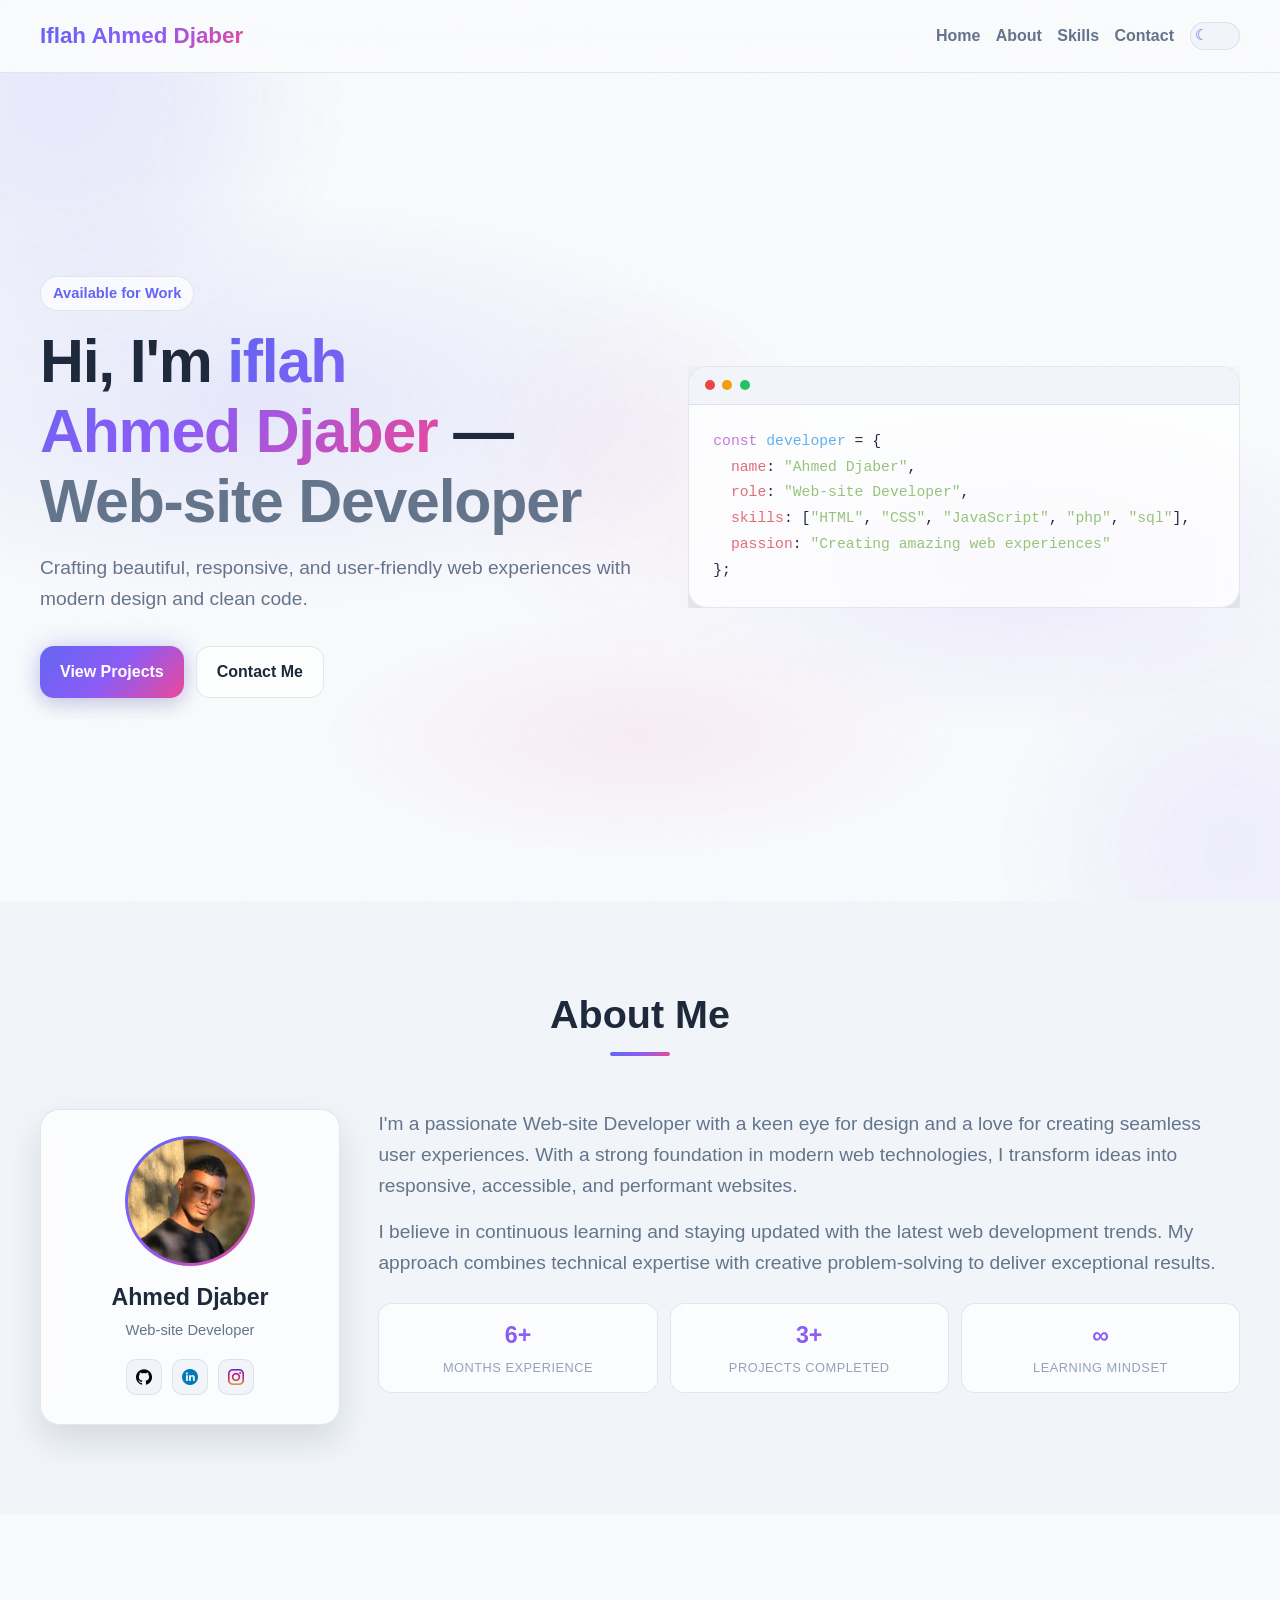
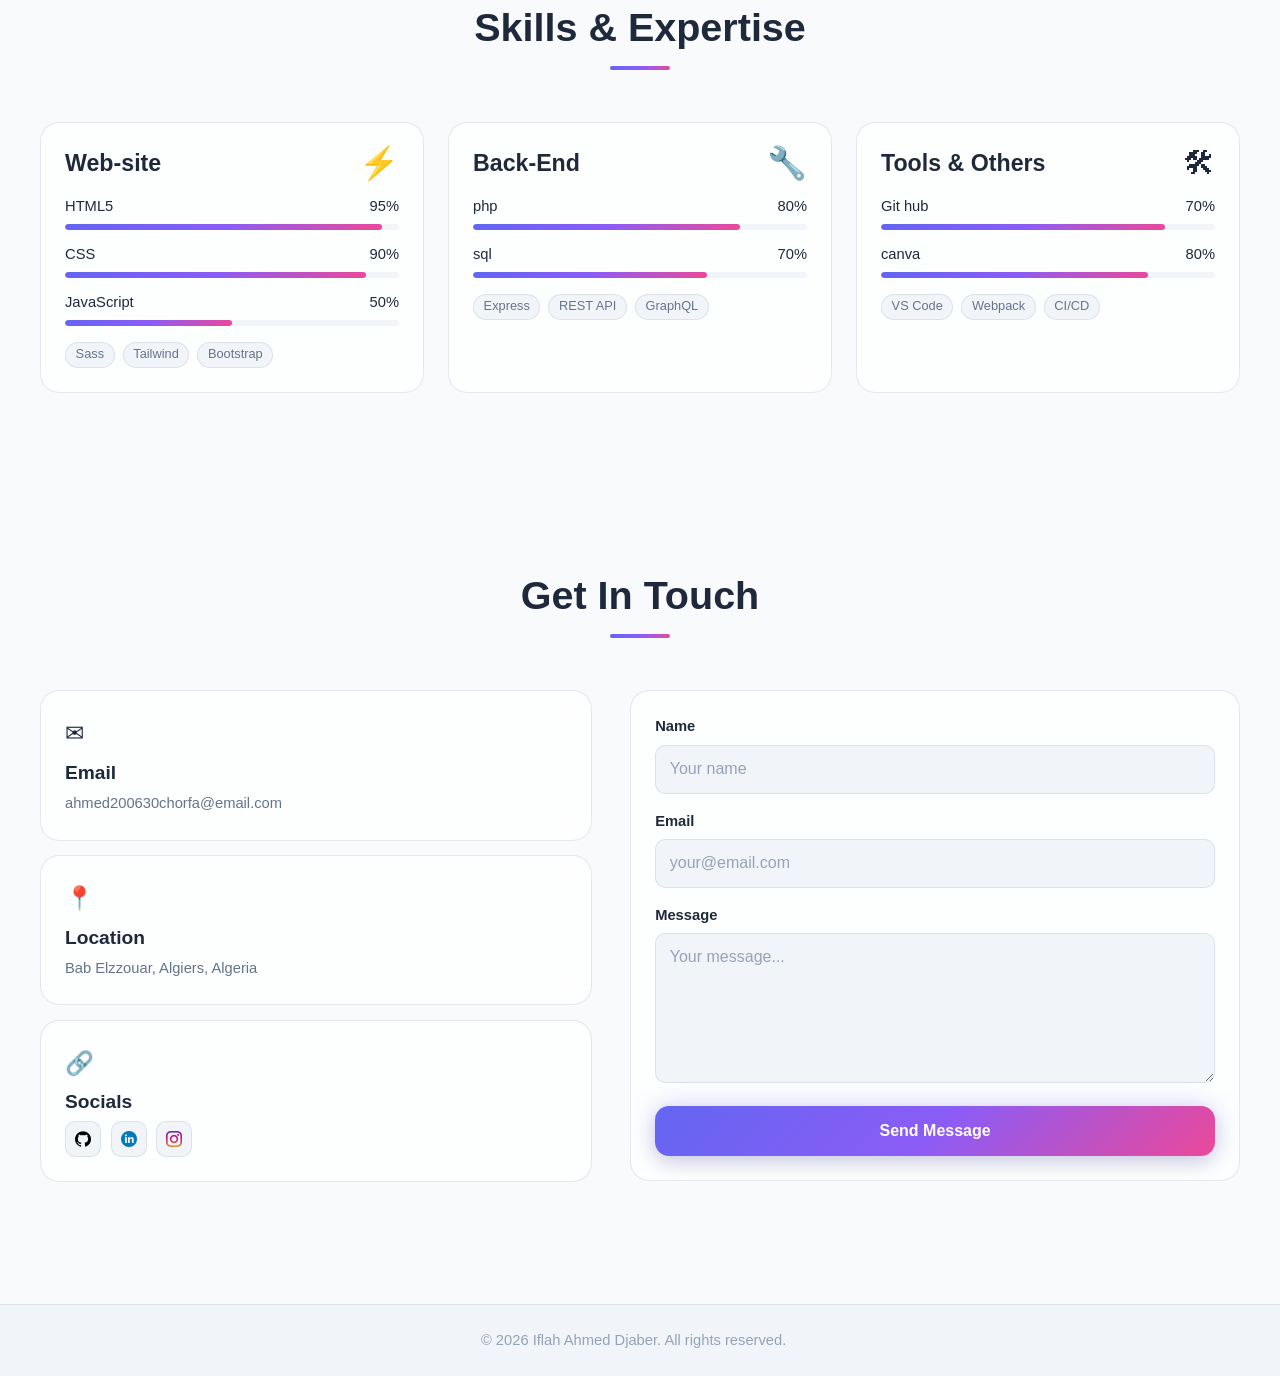
==== commit 36921f82: "git push" ====
--- a/index.html
+++ b/index.html
@@ -4,7 +4,7 @@
     <meta charset="UTF-8">
     <meta name="viewport" content="width=device-width, initial-scale=1.0">
     <title>Ahmed Djaber | Web-site Developer</title>
-      <link rel="icon"  href="image/logo adi.svg" />
+      <link rel="icon" t href="image/logo adi.svg" />
     <link rel="stylesheet" href="style.css">
 </head>
 <body>
--- a/style.css
+++ b/style.css
@@ -95,6 +95,8 @@
 html {
     font-size: 16px;
     scroll-behavior: smooth;
+    overflow-x: clip;
+    max-width: 100vw;
 }
 
 body {
@@ -107,6 +109,7 @@
     background: var(--color-bg-primary);
     transition: background-color var(--transition-slow), color var(--transition-slow);
     overflow-x: clip;
+    max-width: 100vw;
 }
 
 body::before {
@@ -131,14 +134,17 @@
 pre,
 code {
     max-width: 100%;
+    overflow-x: auto;
 }
 
 a {
     color: inherit;
+    max-width: 100%;
 }
 
 section {
     padding: var(--section-pad) 0;
+    max-width: 100vw;
 }
 
 .theme-toggle {
@@ -150,11 +156,14 @@
     position: relative;
     z-index: 1;
     isolation: isolate;
+    max-width: 100vw;
+    overflow-x: clip;
 }
 
 .container {
     width: min(var(--container-max), calc(100% - (2 * var(--container-pad))));
     margin-inline: auto;
+    max-width: 100%;
 }
 
 /* ========================================
@@ -169,12 +178,14 @@
     border-bottom: 1px solid var(--color-border);
     backdrop-filter: blur(12px);
     -webkit-backdrop-filter: blur(12px);
+    max-width: 100vw;
+    overflow-x: clip;
 }
 
 .header__container {
     min-height: var(--header-height);
     display: grid;
-    grid-template-columns: 1fr auto auto;
+    grid-template-columns: minmax(0, 1fr) auto auto;
     align-items: center;
     gap: var(--space-md);
 }
@@ -416,9 +427,12 @@
 .hero__title {
     margin: 0 0 var(--space-md);
     font-size: var(--fs-display);
-    line-height: 1.1;
-    letter-spacing: -0.03em;
+    line-height: 1.15;
+    letter-spacing: -0.02em;
     text-wrap: balance;
+    overflow-wrap: anywhere;
+    word-break: break-word;
+    word-wrap: break-word;
 }
 
 .hero__name {
@@ -438,12 +452,22 @@
     max-width: 58ch;
     font-size: var(--fs-lg);
     color: var(--color-text-secondary);
+    overflow-wrap: anywhere;
+    word-wrap: break-word;
+}
+
+.header,
+.main,
+section,
+.footer {
+    overflow-x: clip;
 }
 
 .hero__buttons {
     display: flex;
     flex-wrap: wrap;
     gap: var(--space-sm);
+    justify-content: flex-start;
 }
 
 .btn {
@@ -505,6 +529,12 @@
     width: 100%;
 }
 
+.hero__visual {
+    width: 100%;
+    max-width: 100%;
+    overflow: hidden;
+}
+
 .hero__code-block {
     border-radius: var(--radius-xl);
     border: 1px solid var(--color-border);
@@ -512,7 +542,8 @@
     box-shadow: var(--shadow-xl);
     backdrop-filter: blur(12px);
     overflow: hidden;
-    width: min(100%, 42rem);
+    width: 100%;
+    max-width: min(100%, 42rem);
     margin-inline: auto;
 }
 
@@ -546,9 +577,17 @@
     margin: 0;
     padding: var(--space-lg);
     overflow-x: auto;
+    overflow-y: hidden;
     font-family: "SF Mono", "Monaco", "Inconsolata", "Fira Mono", monospace;
     font-size: var(--fs-sm);
     line-height: 1.75;
+    white-space: pre;
+    max-width: 100%;
+}
+
+.code-block__content code {
+    display: block;
+    min-width: min-content;
 }
 
 .code-keyword {
@@ -595,6 +634,8 @@
 
 .about {
     background: var(--color-bg-secondary);
+    max-width: 100vw;
+    overflow-x: clip;
 }
 
 .about__grid {
@@ -665,6 +706,8 @@
     margin: 0 0 1rem;
     font-size: var(--fs-lg);
     color: var(--color-text-secondary);
+    overflow-wrap: anywhere;
+    word-wrap: break-word;
 }
 
 .about__stats {
@@ -854,6 +897,7 @@
     font-size: var(--fs-sm);
     color: var(--color-text-secondary);
     overflow-wrap: anywhere;
+    word-wrap: break-word;
 }
 
 .social-btn {
@@ -920,6 +964,8 @@
     padding: var(--space-lg) 0;
     background: var(--color-bg-secondary);
     border-top: 1px solid var(--color-border);
+    max-width: 100vw;
+    overflow-x: clip;
 }
 
 .footer__container {
@@ -1054,7 +1100,7 @@
    RESPONSIVE BREAKPOINTS
    ======================================== */
 
-@media (max-width: 1024px) {
+@media (max-width: 768px) {
     .hero__container,
     .about__grid,
     .contact__grid {
@@ -1079,11 +1125,37 @@
         width: min(100%, 320px);
         margin-inline: auto;
     }
-}
-
-@media (max-width: 860px) {
+
+    .hero__title {
+        font-size: clamp(1.5rem, 5vw, 2.5rem);
+    }
+
+    .hero__subtitle {
+        font-size: clamp(0.95rem, 2vw, 1.1rem);
+    }
+
+    .hero__buttons {
+        flex-direction: column;
+        align-items: stretch;
+    }
+
+    .hero__buttons .btn {
+        width: 100%;
+    }
+
+    .contact__grid {
+        grid-template-columns: 1fr;
+    }
+}
+
+@media (max-width: 600px) {
+    :root {
+        --header-height: 4rem;
+    }
+
     .header__container {
         grid-template-columns: 1fr auto auto;
+        padding: 0.5rem 0;
     }
 
     .mobile-menu-label {
@@ -1093,6 +1165,8 @@
 
     .theme-toggle-label {
         order: 2;
+        width: 44px;
+        height: 26px;
     }
 
     .nav {
@@ -1146,56 +1220,122 @@
 
     .hero {
         min-height: auto;
+        padding: var(--space-xl) 0;
     }
 
     .hero__container {
         text-align: center;
     }
 
-    .hero__buttons {
+    .hero__visual {
+        order: -1;
+        margin-bottom: var(--space-lg);
+    }
+
+    .hero__code-block {
+        font-size: 0.75rem;
+    }
+
+    .code-block__content {
+        padding: var(--space-md);
+        font-size: 0.7rem;
+    }
+
+    .hero__badge {
+        font-size: 0.75rem;
+        padding: 0.25rem 0.6rem;
+    }
+
+    .hero__title {
+        font-size: clamp(1.35rem, 6vw, 2rem);
+    }
+
+    .hero__role {
+        display: block;
+    }
+
+    .hero__subtitle {
+        font-size: var(--fs-base);
+    }
+
+    .section__title {
+        font-size: var(--fs-2xl);
+        margin-bottom: var(--space-xl);
+    }
+
+    .about__grid {
+        grid-template-columns: 1fr;
+        text-align: center;
+    }
+
+    .about__card {
+        width: 100%;
+        max-width: 280px;
+        margin: 0 auto var(--space-lg);
+    }
+
+    .about__stats {
         justify-content: center;
     }
-}
-
-@media (max-width: 640px) {
-    .hero__buttons {
-        flex-direction: column;
-        align-items: stretch;
-    }
-
-    .hero__buttons .btn {
-        width: 100%;
-    }
-
-    .stat-pill {
-        padding: 0.72rem 0.75rem;
+
+    .skills__grid {
+        grid-template-columns: 1fr;
+    }
+
+    .contact__info {
+        order: 2;
+    }
+
+    .contact-form {
+        order: 1;
     }
 
     .contact-card__socials {
         justify-content: center;
     }
 
-    .section__title {
-        margin-bottom: var(--space-xl);
+    .form-input {
+        font-size: 16px;
+    }
+
+    .footer__container {
+        flex-direction: column;
+        gap: 0.5rem;
     }
 }
 
 @media (max-width: 400px) {
     .logo {
-        max-width: 12ch;
+        max-width: 10ch;
+        font-size: 1rem;
     }
 
     .theme-toggle-label {
-        width: 46px;
+        width: 40px;
+        height: 24px;
     }
 
     .mobile-menu-label {
-        width: 40px;
-        height: 40px;
+        width: 38px;
+        height: 38px;
     }
 
     .code-block__content {
-        padding: 0.95rem;
+        padding: 0.85rem;
+        font-size: 0.65rem;
+    }
+
+    .hero__title {
+        font-size: clamp(1.2rem, 7vw, 1.6rem);
+    }
+
+    .hero__buttons {
+        gap: 0.5rem;
+    }
+
+    .btn {
+        padding: 0.6rem 1rem;
+        font-size: var(--fs-sm);
     }
 }
 
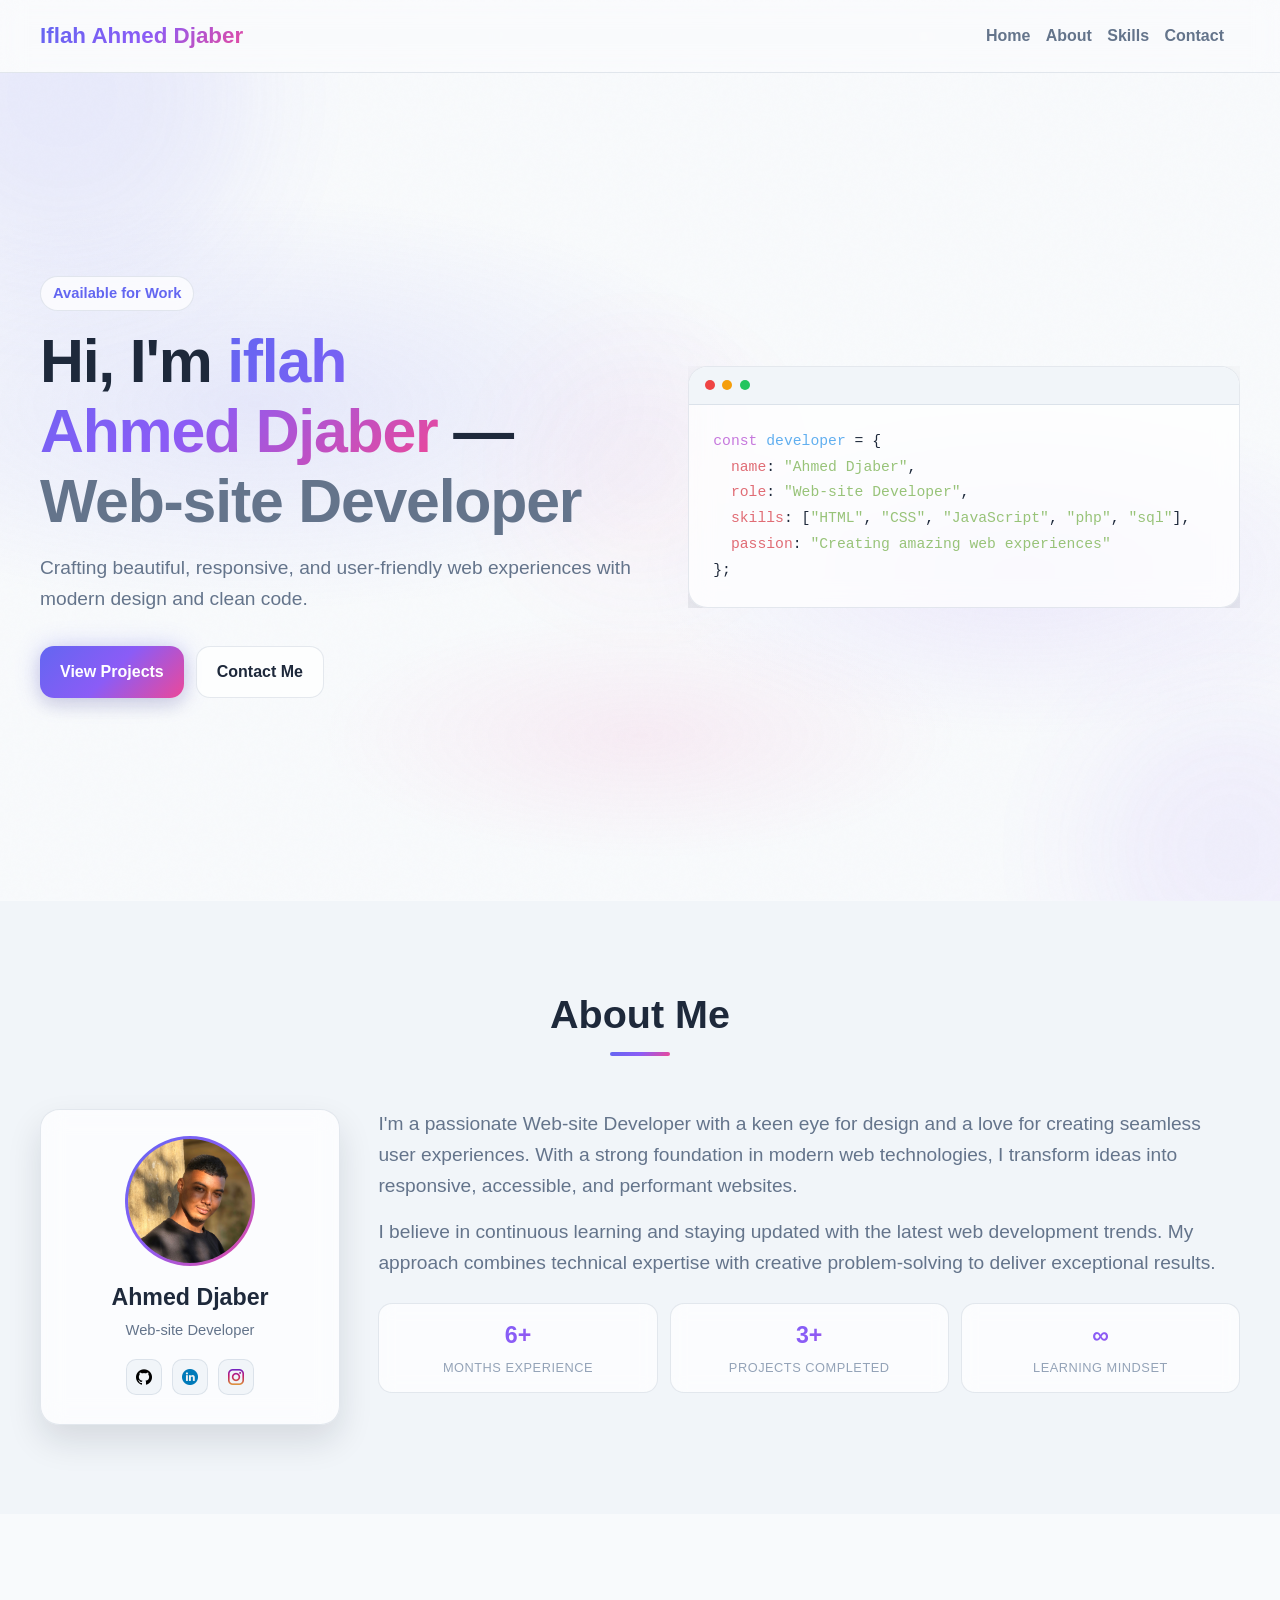
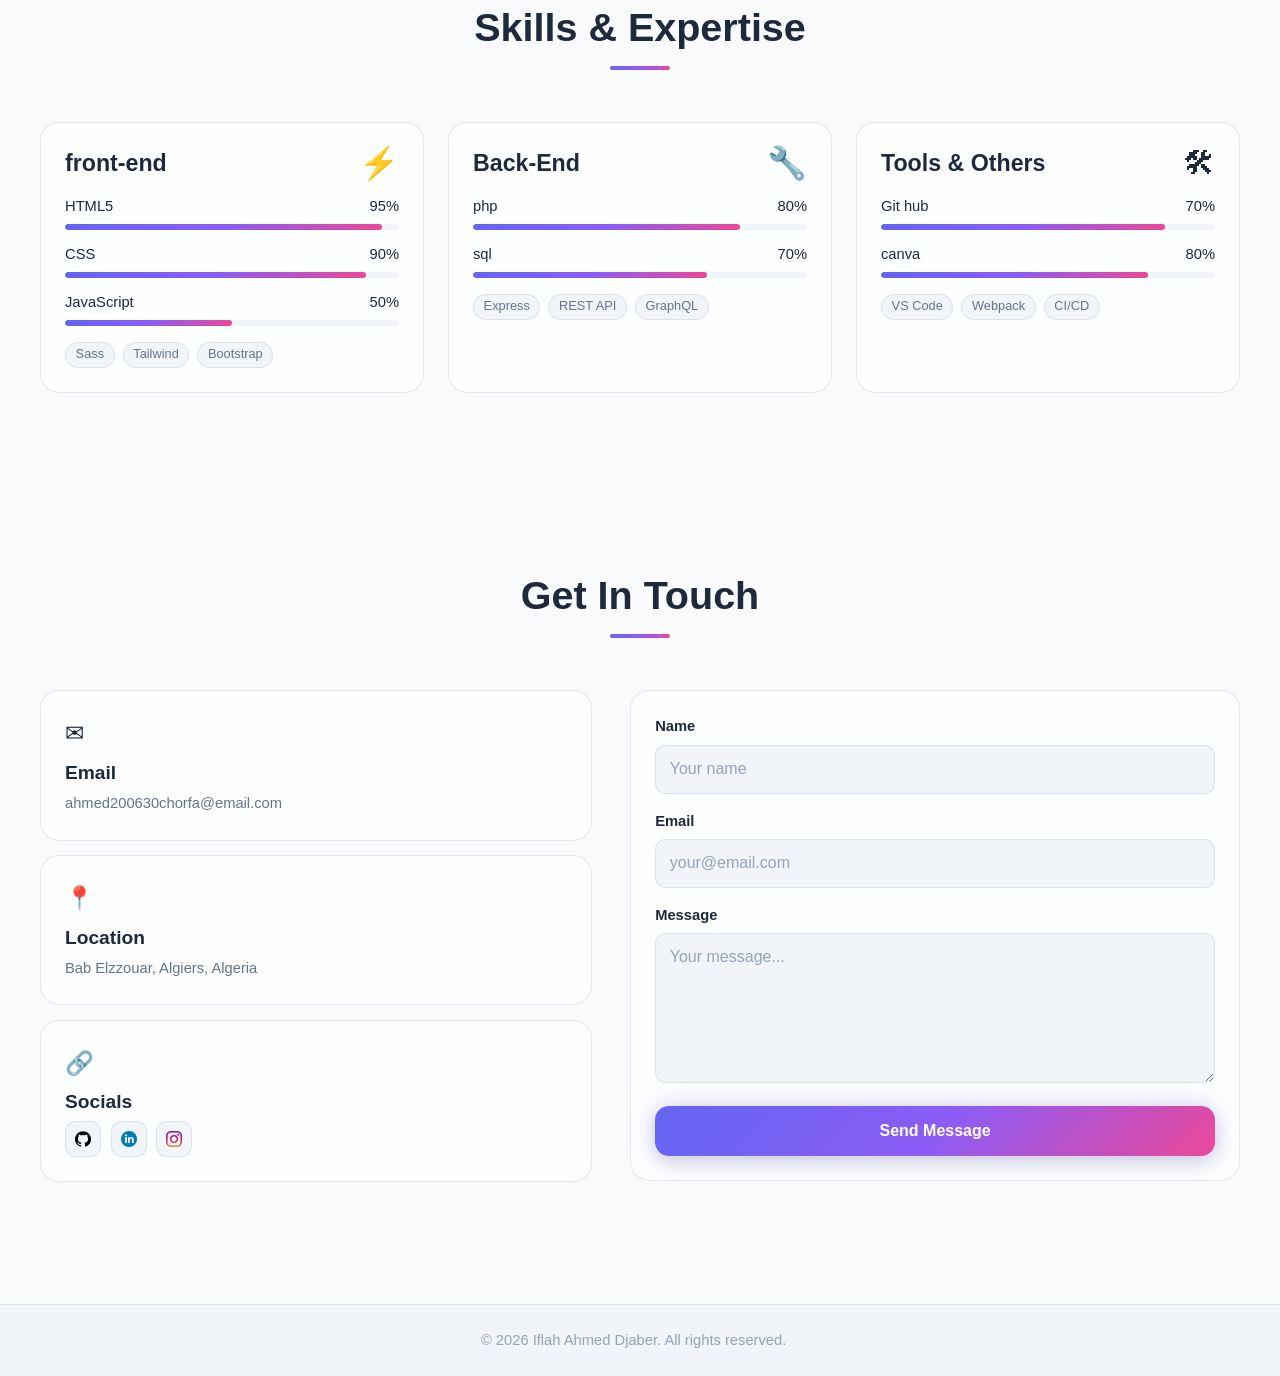
==== commit ceaf291d: "Update portfolio layout and fixes" ====
--- a/index.html
+++ b/index.html
@@ -30,10 +30,7 @@
                 </nav>
 
                 <!-- Theme Toggle Label -->
-                <label for="theme-toggle" class="theme-toggle-label">
-                    <span class="toggle-icon toggle-icon--sun">☀</span>
-                    <span class="toggle-icon toggle-icon--moon">☾</span>
-                </label>
+                
 
                 <!-- Mobile Menu Toggle -->
                 <label for="mobile-menu" class="mobile-menu-label">
@@ -143,7 +140,7 @@
                         <!-- Web-site Card -->
                         <div class="skill-card">
                             <div class="skill-card__header">
-                                <h3 class="skill-card__title">Web-site</h3>
+                                <h3 class="skill-card__title">front-end</h3>
                                 <span class="skill-card__icon">⚡</span>
                             </div>
                             <div class="skill-card__content">
--- a/style.css
+++ b/style.css
@@ -1107,6 +1107,21 @@
         grid-template-columns: 1fr;
     }
 
+    .hero__container {
+        display: flex;
+        flex-direction: column;
+        gap: clamp(1.5rem, 3vw, 3rem);
+    }
+
+    .hero__content {
+        order: 1;
+    }
+
+    .hero__visual,
+    .hero__code {
+        order: 2;
+    }
+
     .hero__content,
     .about__content {
         text-align: center;
@@ -1228,8 +1243,8 @@
     }
 
     .hero__visual {
-        order: -1;
-        margin-bottom: var(--space-lg);
+        order: 2;
+        margin-bottom: 0;
     }
 
     .hero__code-block {
